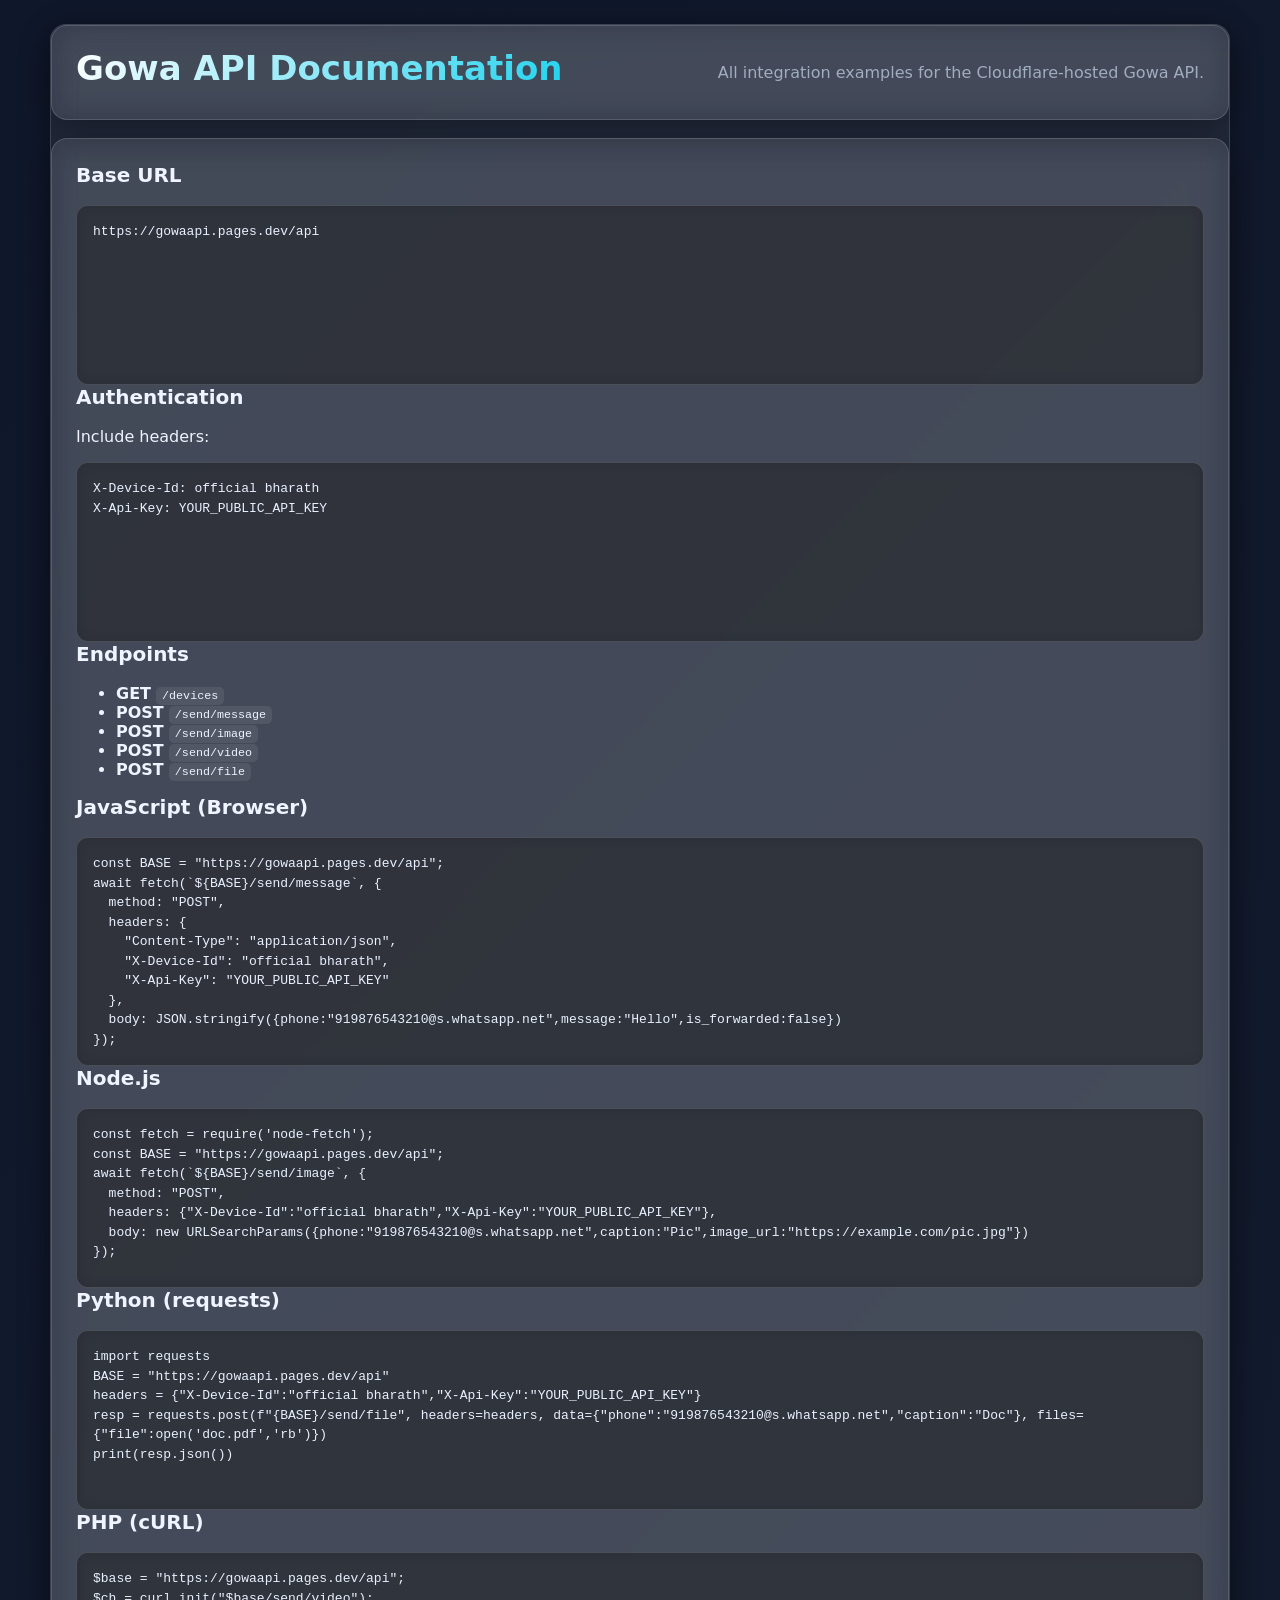
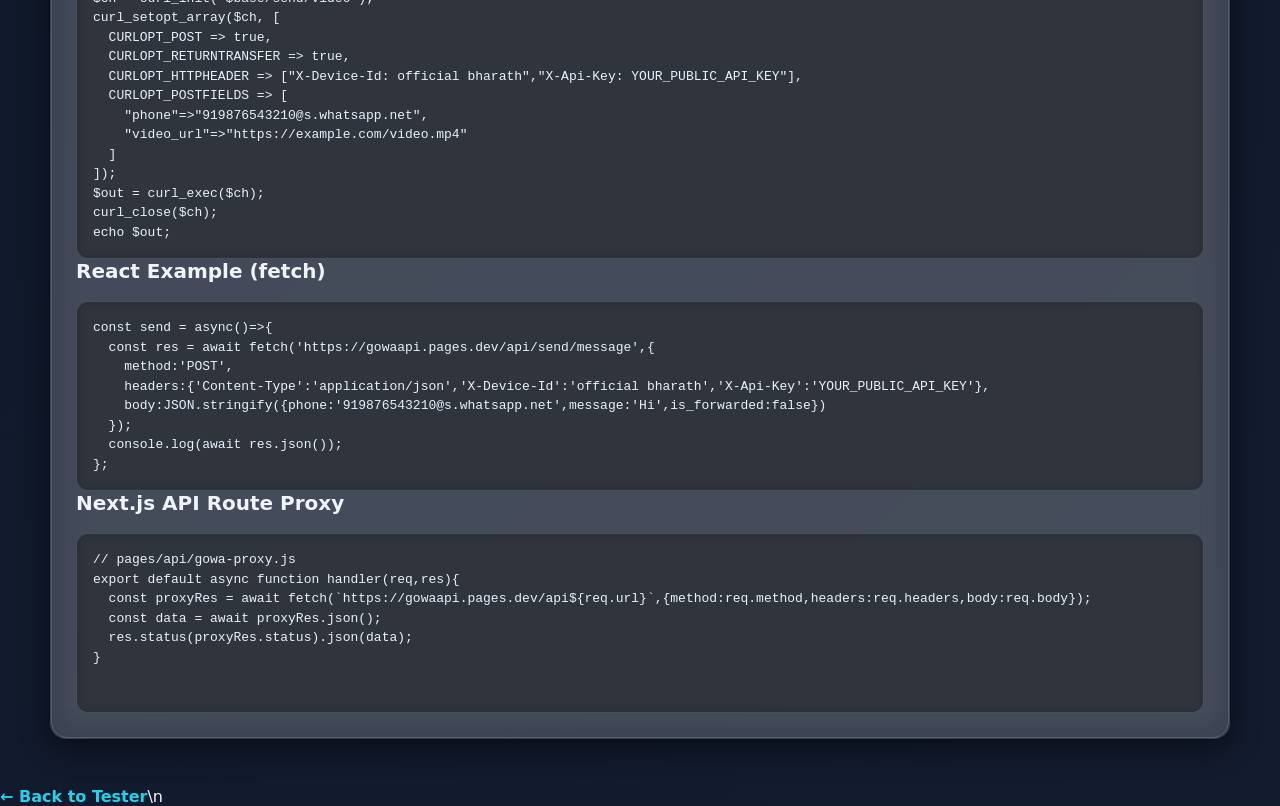
==== api-docs.html @ f38db722 "feat: add API docs link and back link" ====
<!doctype html>
<html lang="en">
<head>
  <meta charset="utf-8">
  <meta name="viewport" content="width=device-width, initial-scale=1">
  <title>Gowa API Documentation</title>
  <link rel="stylesheet" href="styles.css">
</head>
<body>
  <main class="shell glass">
    <section class="panel glass header-panel">
      <h1>Gowa API Documentation</h1>
      <p class="lede">All integration examples for the Cloudflare-hosted Gowa API.</p>
    </section>

    <section class="panel glass docs-panel">
      <h2>Base URL</h2>
      <pre>https://gowaapi.pages.dev/api</pre>

      <h2>Authentication</h2>
      <p>Include headers:</p>
      <pre>X-Device-Id: official bharath
X-Api-Key: YOUR_PUBLIC_API_KEY</pre>

      <h2>Endpoints</h2>
      <ul>
        <li><strong>GET</strong> <code>/devices</code></li>
        <li><strong>POST</strong> <code>/send/message</code></li>
        <li><strong>POST</strong> <code>/send/image</code></li>
        <li><strong>POST</strong> <code>/send/video</code></li>
        <li><strong>POST</strong> <code>/send/file</code></li>
      </ul>

      <h2>JavaScript (Browser)</h2>
      <pre>
const BASE = "https://gowaapi.pages.dev/api";
await fetch(`${BASE}/send/message`, {
  method: "POST",
  headers: {
    "Content-Type": "application/json",
    "X-Device-Id": "official bharath",
    "X-Api-Key": "YOUR_PUBLIC_API_KEY"
  },
  body: JSON.stringify({phone:"919876543210@s.whatsapp.net",message:"Hello",is_forwarded:false})
});
</pre>

      <h2>Node.js</h2>
      <pre>
const fetch = require('node-fetch');
const BASE = "https://gowaapi.pages.dev/api";
await fetch(`${BASE}/send/image`, {
  method: "POST",
  headers: {"X-Device-Id":"official bharath","X-Api-Key":"YOUR_PUBLIC_API_KEY"},
  body: new URLSearchParams({phone:"919876543210@s.whatsapp.net",caption:"Pic",image_url:"https://example.com/pic.jpg"})
});
</pre>

      <h2>Python (requests)</h2>
      <pre>
import requests
BASE = "https://gowaapi.pages.dev/api"
headers = {"X-Device-Id":"official bharath","X-Api-Key":"YOUR_PUBLIC_API_KEY"}
resp = requests.post(f"{BASE}/send/file", headers=headers, data={"phone":"919876543210@s.whatsapp.net","caption":"Doc"}, files={"file":open('doc.pdf','rb')})
print(resp.json())
</pre>

      <h2>PHP (cURL)</h2>
      <pre>
$base = "https://gowaapi.pages.dev/api";
$ch = curl_init("$base/send/video");
curl_setopt_array($ch, [
  CURLOPT_POST => true,
  CURLOPT_RETURNTRANSFER => true,
  CURLOPT_HTTPHEADER => ["X-Device-Id: official bharath","X-Api-Key: YOUR_PUBLIC_API_KEY"],
  CURLOPT_POSTFIELDS => [
    "phone"=>"919876543210@s.whatsapp.net",
    "video_url"=>"https://example.com/video.mp4"
  ]
]);
$out = curl_exec($ch);
curl_close($ch);
echo $out;
</pre>

      <h2>React Example (fetch)</h2>
      <pre>
const send = async()=>{
  const res = await fetch('https://gowaapi.pages.dev/api/send/message',{
    method:'POST',
    headers:{'Content-Type':'application/json','X-Device-Id':'official bharath','X-Api-Key':'YOUR_PUBLIC_API_KEY'},
    body:JSON.stringify({phone:'919876543210@s.whatsapp.net',message:'Hi',is_forwarded:false})
  });
  console.log(await res.json());
};
</pre>

      <h2>Next.js API Route Proxy</h2>
      <pre>
// pages/api/gowa-proxy.js
export default async function handler(req,res){
  const proxyRes = await fetch(`https://gowaapi.pages.dev/api${req.url}`,{method:req.method,headers:req.headers,body:req.body});
  const data = await proxyRes.json();
  res.status(proxyRes.status).json(data);
}
</pre>
    </section>
  </main>
<a href=\ /index.html\ class=\back-link\>&larr; Back to Tester</a>\n</body>
</html>
---- styles.css ----
:root {
  color-scheme: dark;
  --glass-bg: rgba(255, 255, 255, 0.08);
  --glass-border: rgba(255, 255, 255, 0.15);
  --glass-shadow: 0 8px 32px rgba(0, 0, 0, 0.3);
  --glass-blur: blur(16px);
  --ink: #f0f4ff;
  --muted: #a0aec0;
  --accent: #22d3ee;
  --accent-strong: #67e8f9;
  --accent-soft: rgba(34, 211, 238, 0.12);
  --gradient-1: #0f172a;
  --gradient-2: #1e293b;
}

* {
  box-sizing: border-box;
}

body {
  margin: 0;
  min-height: 100vh;
  background: linear-gradient(135deg, var(--gradient-1), var(--gradient-2));
  color: var(--ink);
  font-family: 'Segoe UI', system-ui, -apple-system, sans-serif;
  /* Animated gradient background */
  background-size: 400% 400%;
  animation: gradientShift 15s ease infinite;
}

@keyframes gradientShift {
  0% { background-position: 0% 50%; }
  50% { background-position: 100% 50%; }
  100% { background-position: 0% 50%; }
}

.shell {
  width: min(1180px, calc(100% - 32px));
  margin: 24px auto 48px;
}

/* Glass panel base */
.glass {
  background: var(--glass-bg);
  backdrop-filter: var(--glass-blur);
  -webkit-backdrop-filter: var(--glass-blur);
  border: 1px solid var(--glass-border);
  border-radius: 16px;
  box-shadow: var(--glass-shadow);
}

/* Header panel */
.header-panel {
  display: flex;
  justify-content: space-between;
  gap: 24px;
  align-items: center;
  padding: 28px;
  margin-bottom: 18px;
}

.eyebrow {
  margin: 0 0 8px;
  color: var(--accent);
  font-weight: 700;
  text-transform: uppercase;
  font-size: 12px;
  letter-spacing: 1.5px;
}

h1 {
  margin: 0 0 8px;
  font-size: 34px;
  line-height: 1.1;
  font-weight: 700;
  background: linear-gradient(135deg, #fff, var(--accent));
  -webkit-background-clip: text;
  -webkit-text-fill-color: transparent;
  background-clip: text;
}

h2 {
  margin: 0 0 18px;
  font-size: 20px;
  font-weight: 600;
}

h3 {
  margin: 0 0 8px;
  font-size: 16px;
  font-weight: 600;
}

p { margin-top: 0; }

.lede {
  margin-bottom: 0;
  color: var(--muted);
}

.grid {
  display: grid;
  grid-template-columns: 360px 1fr;
  gap: 18px;
}

/* Glass sub-panels */
.panel {
  padding: 24px;
}

.status-card {
  min-width: 250px;
  display: flex;
  gap: 12px;
  align-items: center;
  padding: 14px 18px;
  border: 1px solid var(--glass-border);
  border-radius: 12px;
  background: rgba(255, 255, 255, 0.05);
  backdrop-filter: blur(8px);
}

.status-card small {
  display: block;
  color: var(--muted);
  margin-top: 3px;
}

.status-dot {
  width: 12px;
  height: 12px;
  border-radius: 999px;
  background: var(--accent);
  box-shadow: 0 0 12px rgba(34, 211, 238, 0.5);
}

.status-dot.error {
  background: #ef4444;
  box-shadow: 0 0 12px rgba(239, 68, 68, 0.5);
}

label {
  display: block;
  margin-bottom: 14px;
  color: #cbd5e1;
  font-size: 13px;
  font-weight: 600;
  letter-spacing: 0.3px;
}

input, select, textarea {
  width: 100%;
  margin-top: 7px;
  border: 1px solid var(--glass-border);
  border-radius: 10px;
  background: rgba(255, 255, 255, 0.06);
  color: var(--ink);
  padding: 11px 14px;
  font: inherit;
  backdrop-filter: blur(4px);
  transition: border-color 0.2s, box-shadow 0.2s;
}

input::placeholder, textarea::placeholder {
  color: rgba(160, 174, 192, 0.5);
}

textarea { resize: vertical; }

input:focus, select:focus, textarea:focus {
  outline: none;
  border-color: var(--accent);
  box-shadow: 0 0 0 3px var(--accent-soft);
}

.two-col {
  display: grid;
  grid-template-columns: 1fr 1fr;
  gap: 14px;
}

.button-row, .send-row, .response-head {
  display: flex;
  gap: 10px;
  align-items: center;
}

.send-row {
  margin-top: 18px;
}

button {
  border: 1px solid var(--glass-border);
  border-radius: 10px;
  background: linear-gradient(135deg, rgba(34, 211, 238, 0.2), rgba(34, 211, 238, 0.1));
  color: #fff;
  padding: 11px 18px;
  font-weight: 600;
  cursor: pointer;
  backdrop-filter: blur(4px);
  transition: all 0.2s;
}

button:hover {
  background: linear-gradient(135deg, rgba(34, 211, 238, 0.35), rgba(34, 211, 238, 0.2));
  border-color: var(--accent);
  box-shadow: 0 0 20px rgba(34, 211, 238, 0.15);
  transform: translateY(-1px);
}

button:active {
  transform: translateY(0);
}

button.secondary {
  background: rgba(255, 255, 255, 0.06);
  border-color: var(--glass-border);
}

button.secondary:hover {
  background: rgba(255, 255, 255, 0.12);
  border-color: rgba(255, 255, 255, 0.25);
}

button.small {
  padding: 8px 12px;
  font-size: 13px;
}

button:disabled {
  cursor: not-allowed;
  opacity: 0.45;
}

.tabs {
  display: grid;
  grid-template-columns: repeat(4, 1fr);
  gap: 8px;
  margin-bottom: 18px;
}

.tab {
  background: rgba(255, 255, 255, 0.04);
  color: var(--muted);
  border-color: transparent;
}

.tab.active {
  background: linear-gradient(135deg, rgba(34, 211, 238, 0.25), rgba(34, 211, 238, 0.1));
  color: var(--accent);
  border-color: var(--accent);
}

.options {
  display: grid;
  grid-template-columns: repeat(4, minmax(0, 1fr));
  gap: 10px;
  margin: 14px 0;
}

.check {
  display: flex;
  align-items: center;
  gap: 9px;
  min-height: 42px;
  margin: 0;
  padding: 10px;
  border: 1px solid var(--glass-border);
  border-radius: 10px;
  font-weight: 500;
}

.check input {
  width: 18px;
  height: 18px;
  margin: 0;
  accent-color: var(--accent);
}

.proxy-check {
  margin-bottom: 14px;
  background: rgba(255, 255, 255, 0.04);
}

details {
  border: 1px solid var(--glass-border);
  border-radius: 10px;
  padding: 14px;
  background: rgba(255, 255, 255, 0.03);
}

summary {
  cursor: pointer;
  font-weight: 600;
  color: var(--muted);
}

.advanced { margin-top: 14px; }

.note {
  margin: 12px 0 0;
  color: var(--muted);
  font-size: 13px;
  line-height: 1.5;
}

.hidden { display: none !important; }

.response-panel, .docs-panel {
  margin-top: 18px;
}

.response-head {
  justify-content: space-between;
  margin-bottom: 12px;
}

.response-head h2 { margin-bottom: 0; }

pre {
  min-height: 180px;
  margin: 0;
  overflow: auto;
  white-space: pre-wrap;
  word-break: break-word;
  background: rgba(0, 0, 0, 0.4);
  backdrop-filter: blur(8px);
  color: #e9f1ff;
  border: 1px solid var(--glass-border);
  border-radius: 12px;
  padding: 16px;
  line-height: 1.5;
}

.docs-grid {
  display: grid;
  grid-template-columns: repeat(4, 1fr);
  gap: 12px;
}

.docs-grid article {
  border: 1px solid var(--glass-border);
  border-radius: 12px;
  padding: 16px;
  background: rgba(255, 255, 255, 0.04);
  backdrop-filter: blur(8px);
  transition: transform 0.2s, box-shadow 0.2s;
}

.docs-grid article:hover {
  transform: translateY(-2px);
  box-shadow: 0 8px 24px rgba(0, 0, 0, 0.2);
  border-color: rgba(34, 211, 238, 0.3);
}

code {
  background: rgba(255, 255, 255, 0.08);
  border-radius: 5px;
  padding: 2px 6px;
  font-size: 0.9em;
}

a {
  color: var(--accent);
  font-weight: 600;
  text-decoration: none;
  transition: color 0.2s;
}

a:hover {
  color: var(--accent-strong);
  text-decoration: underline;
}

/* Scrollbar styling */
::-webkit-scrollbar {
  width: 8px;
  height: 8px;
}

::-webkit-scrollbar-track {
  background: transparent;
}

::-webkit-scrollbar-thumb {
  background: rgba(255, 255, 255, 0.15);
  border-radius: 4px;
}

::-webkit-scrollbar-thumb:hover {
  background: rgba(255, 255, 255, 0.25);
}

@media (max-width: 900px) {
  .header-panel, .grid {
    grid-template-columns: 1fr;
  }

  .header-panel { display: block; }

  .status-card {
    margin-top: 18px;
    min-width: 0;
  }

  .docs-grid, .options, .two-col {
    grid-template-columns: 1fr;
  }

  .tabs { grid-template-columns: 1fr 1fr; }
}
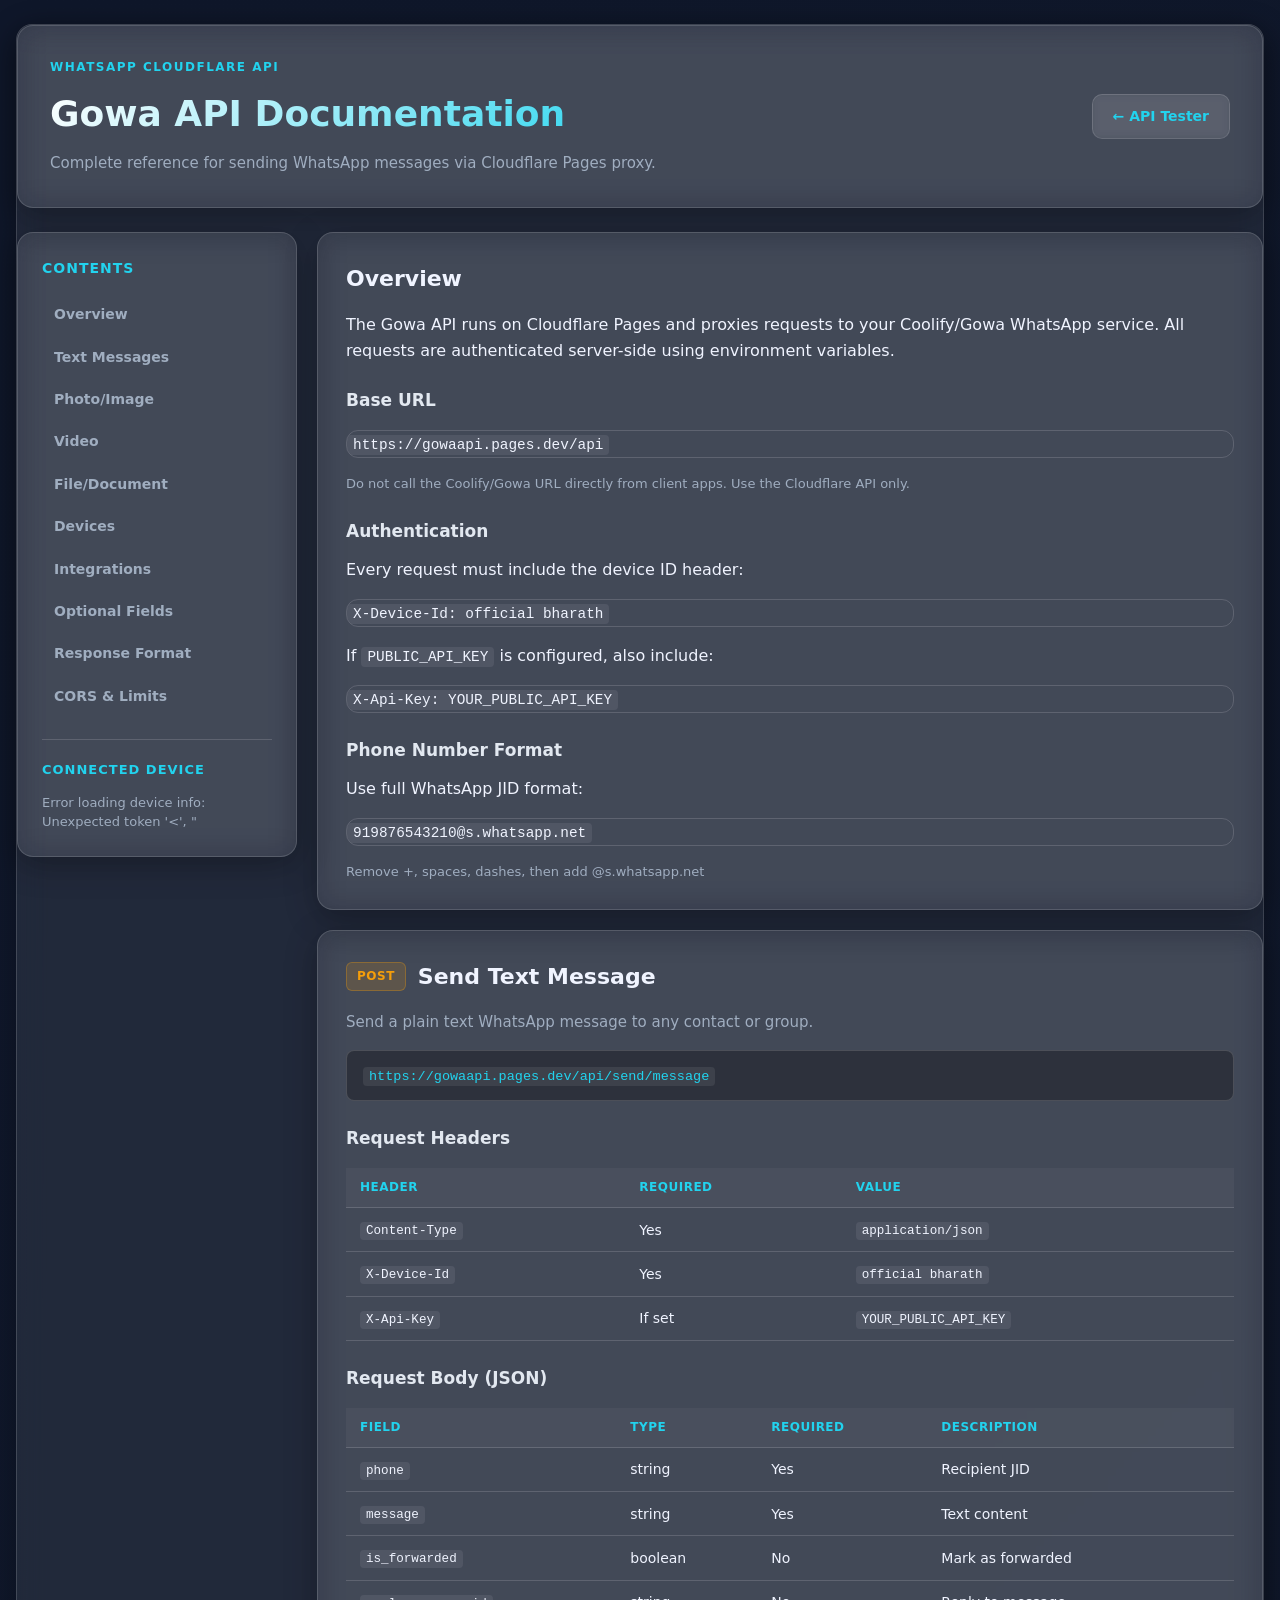
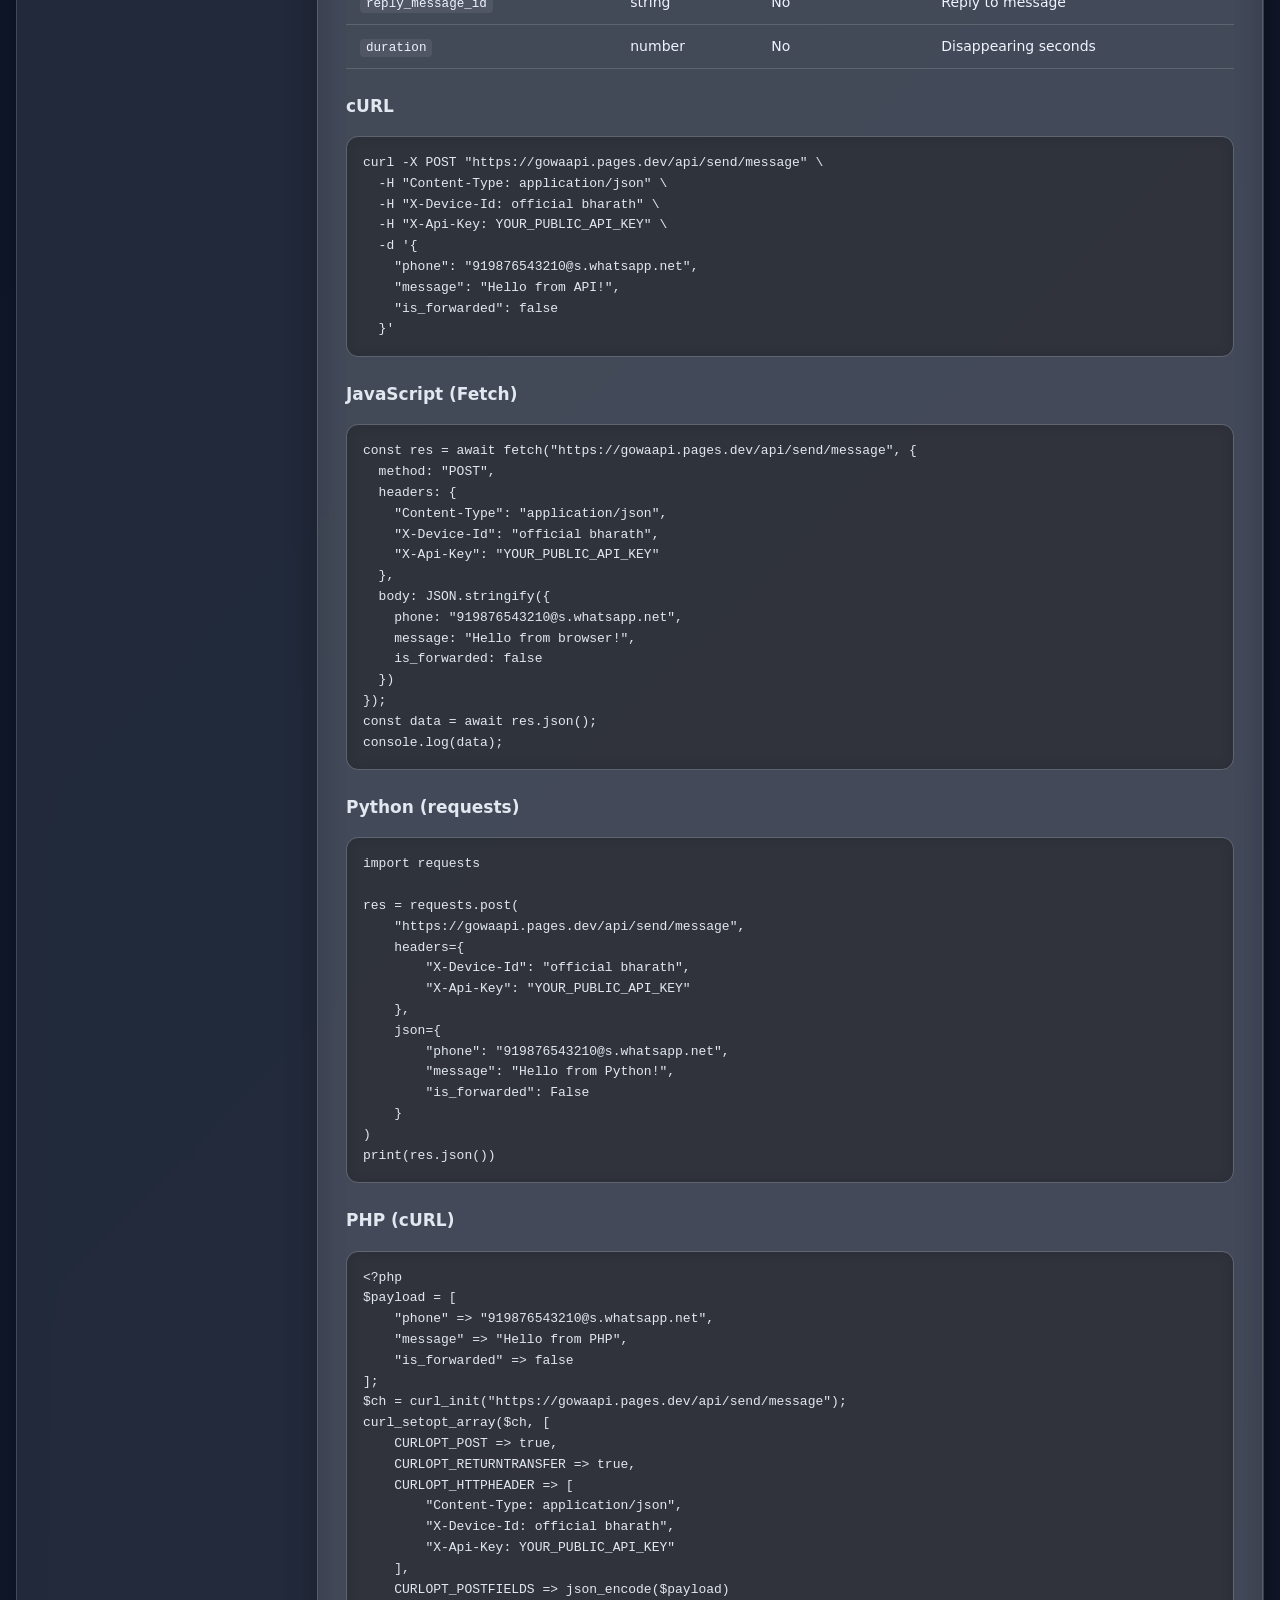
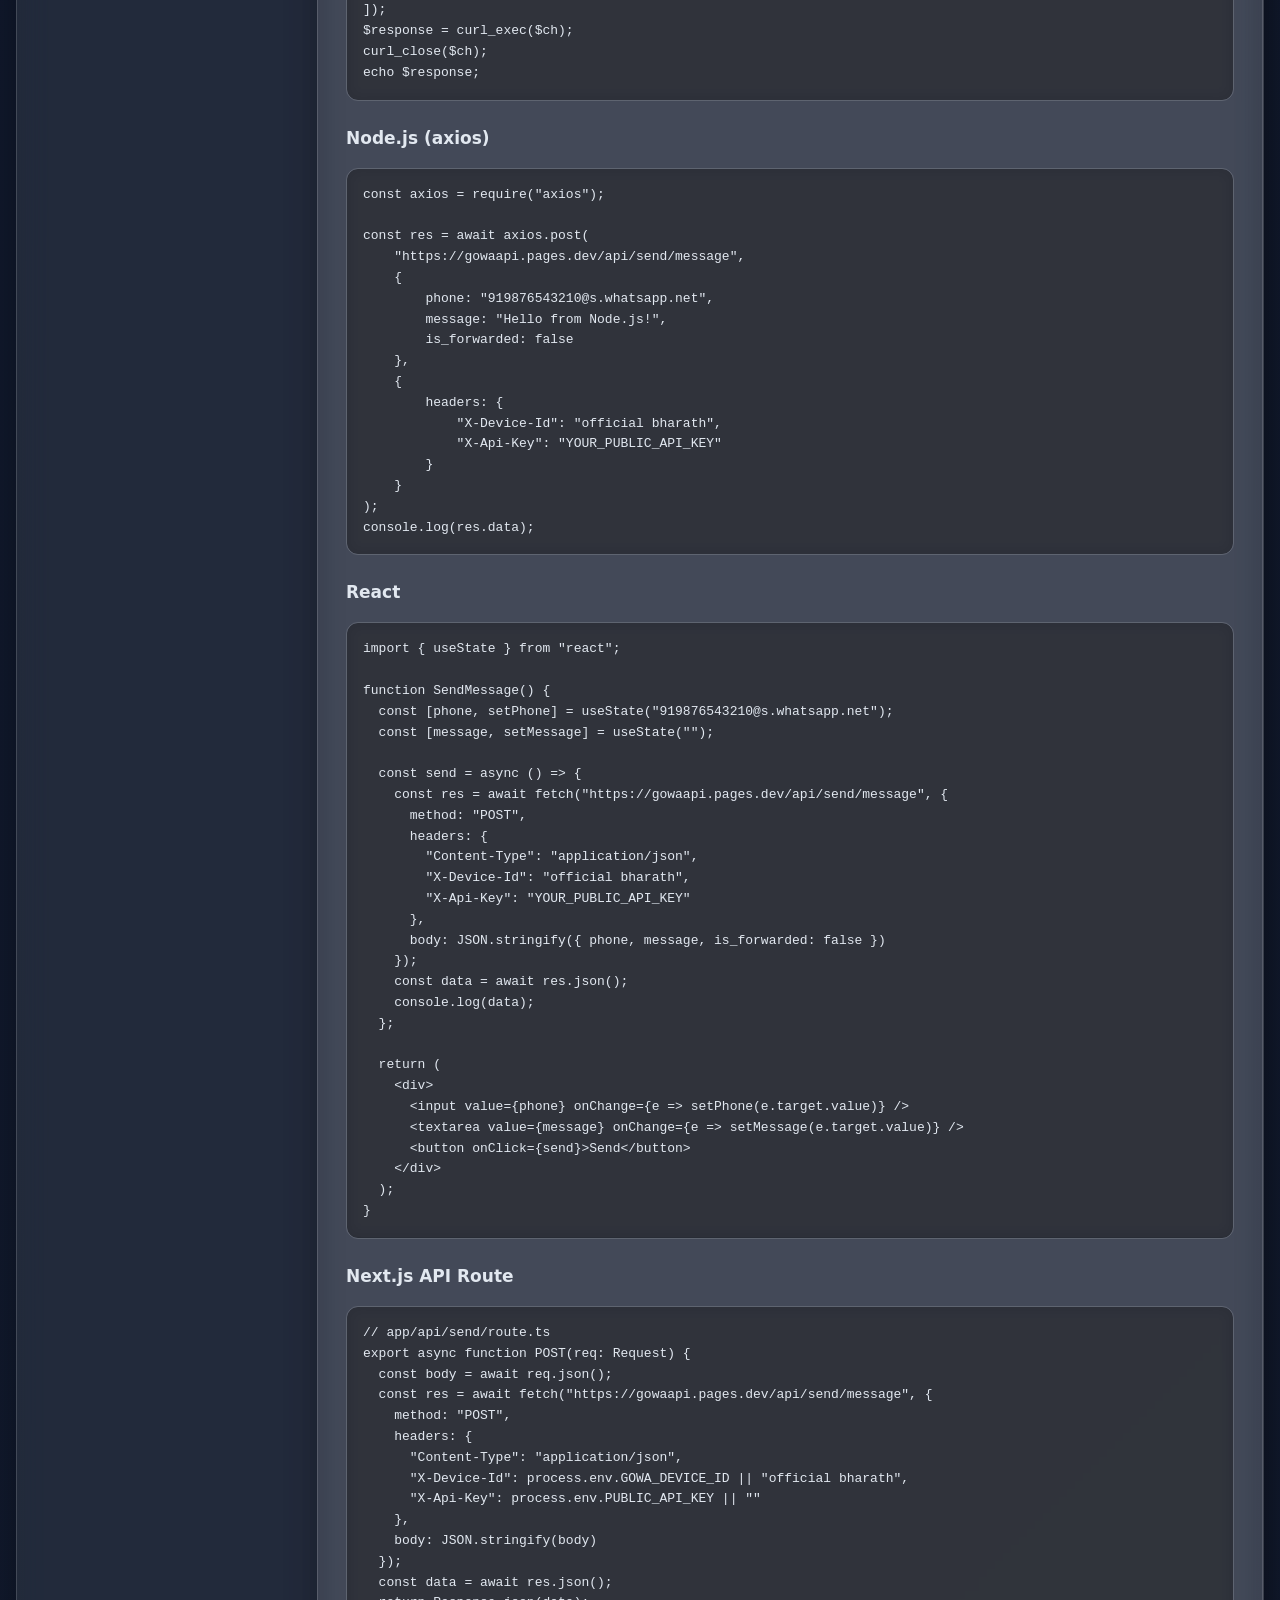
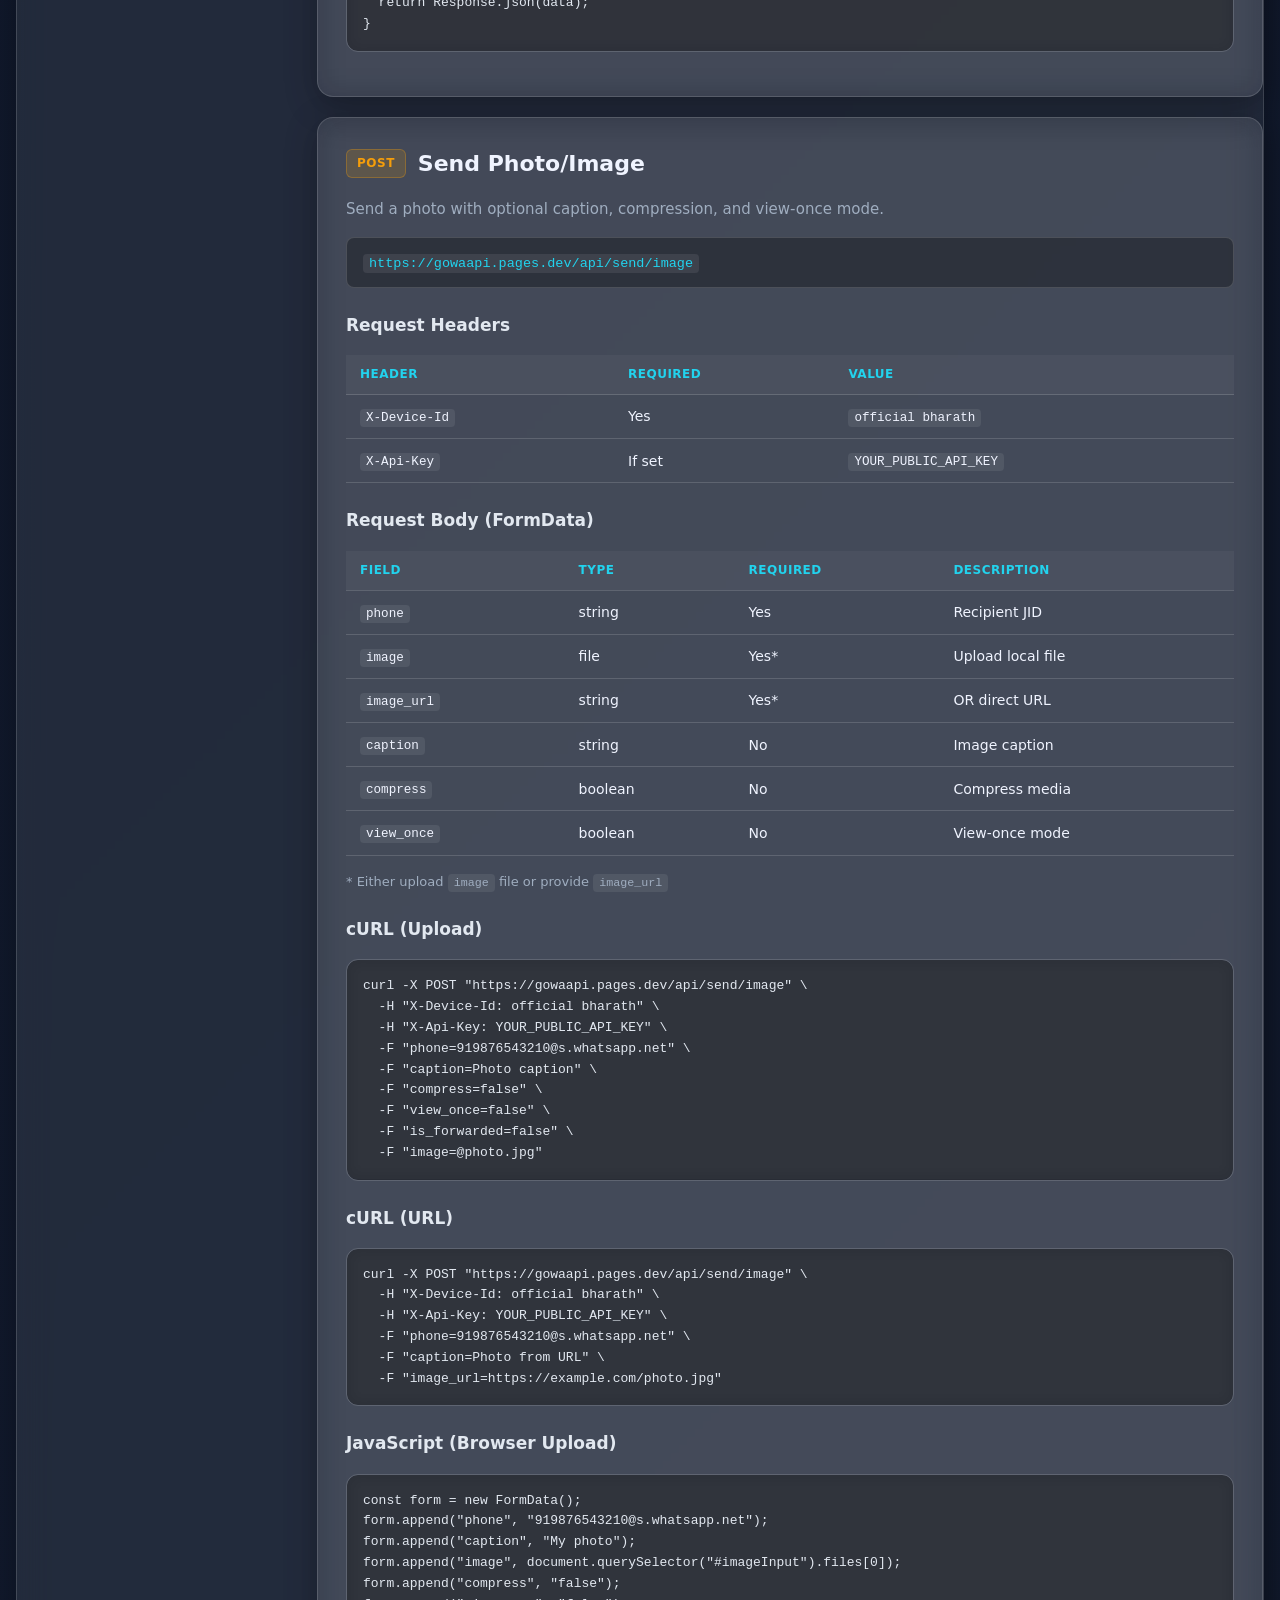
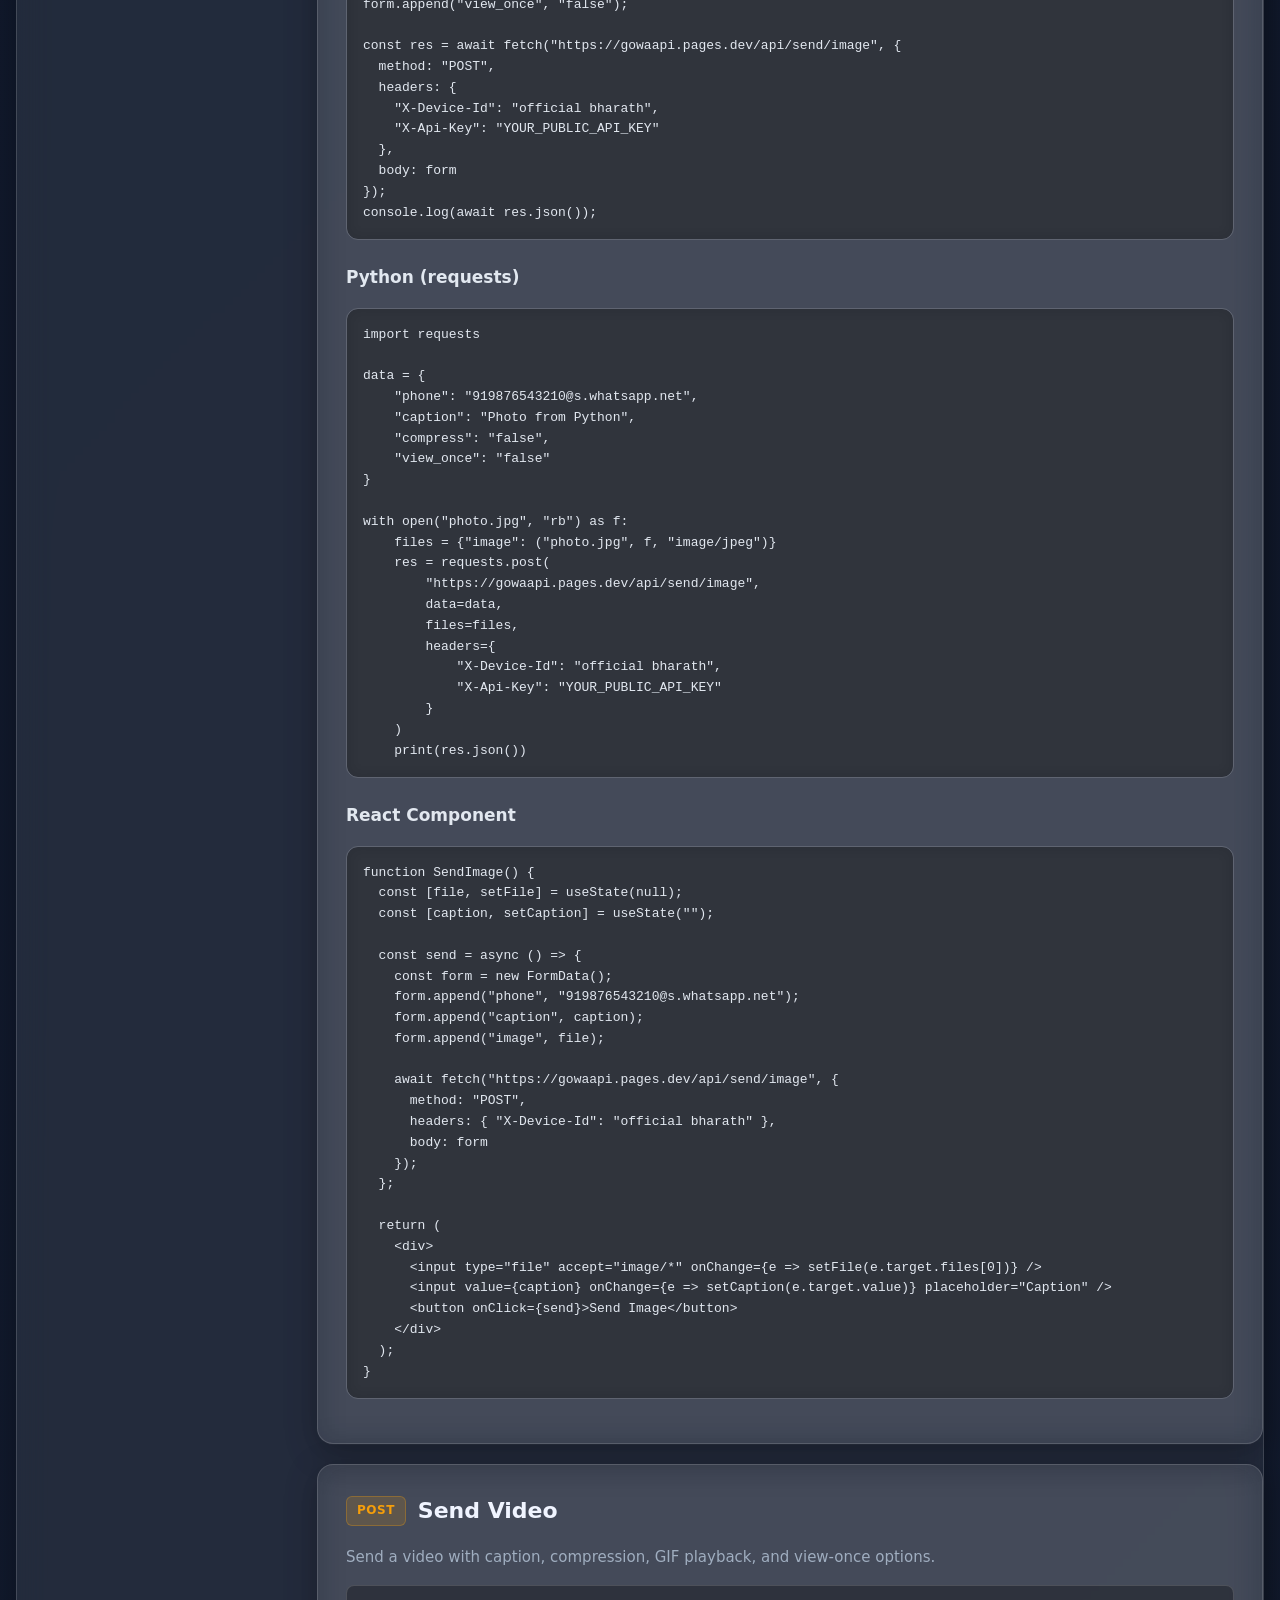
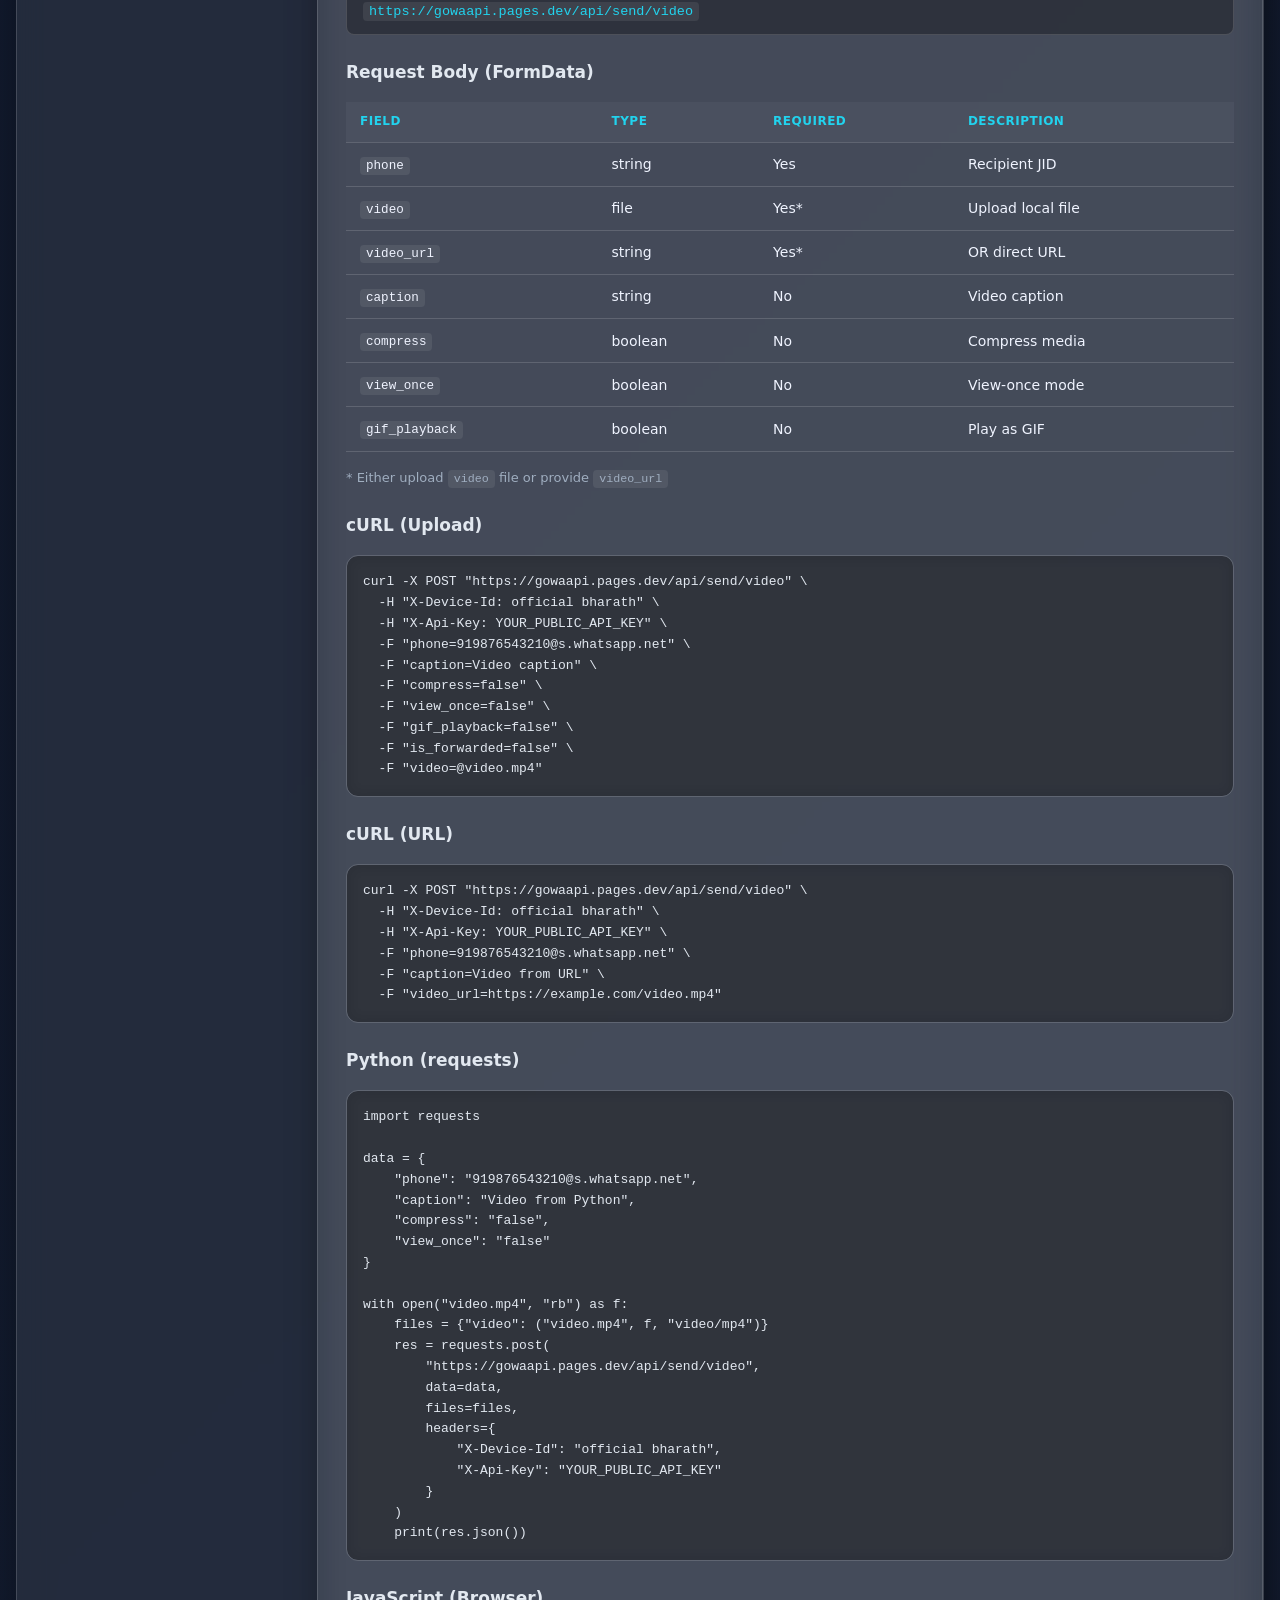
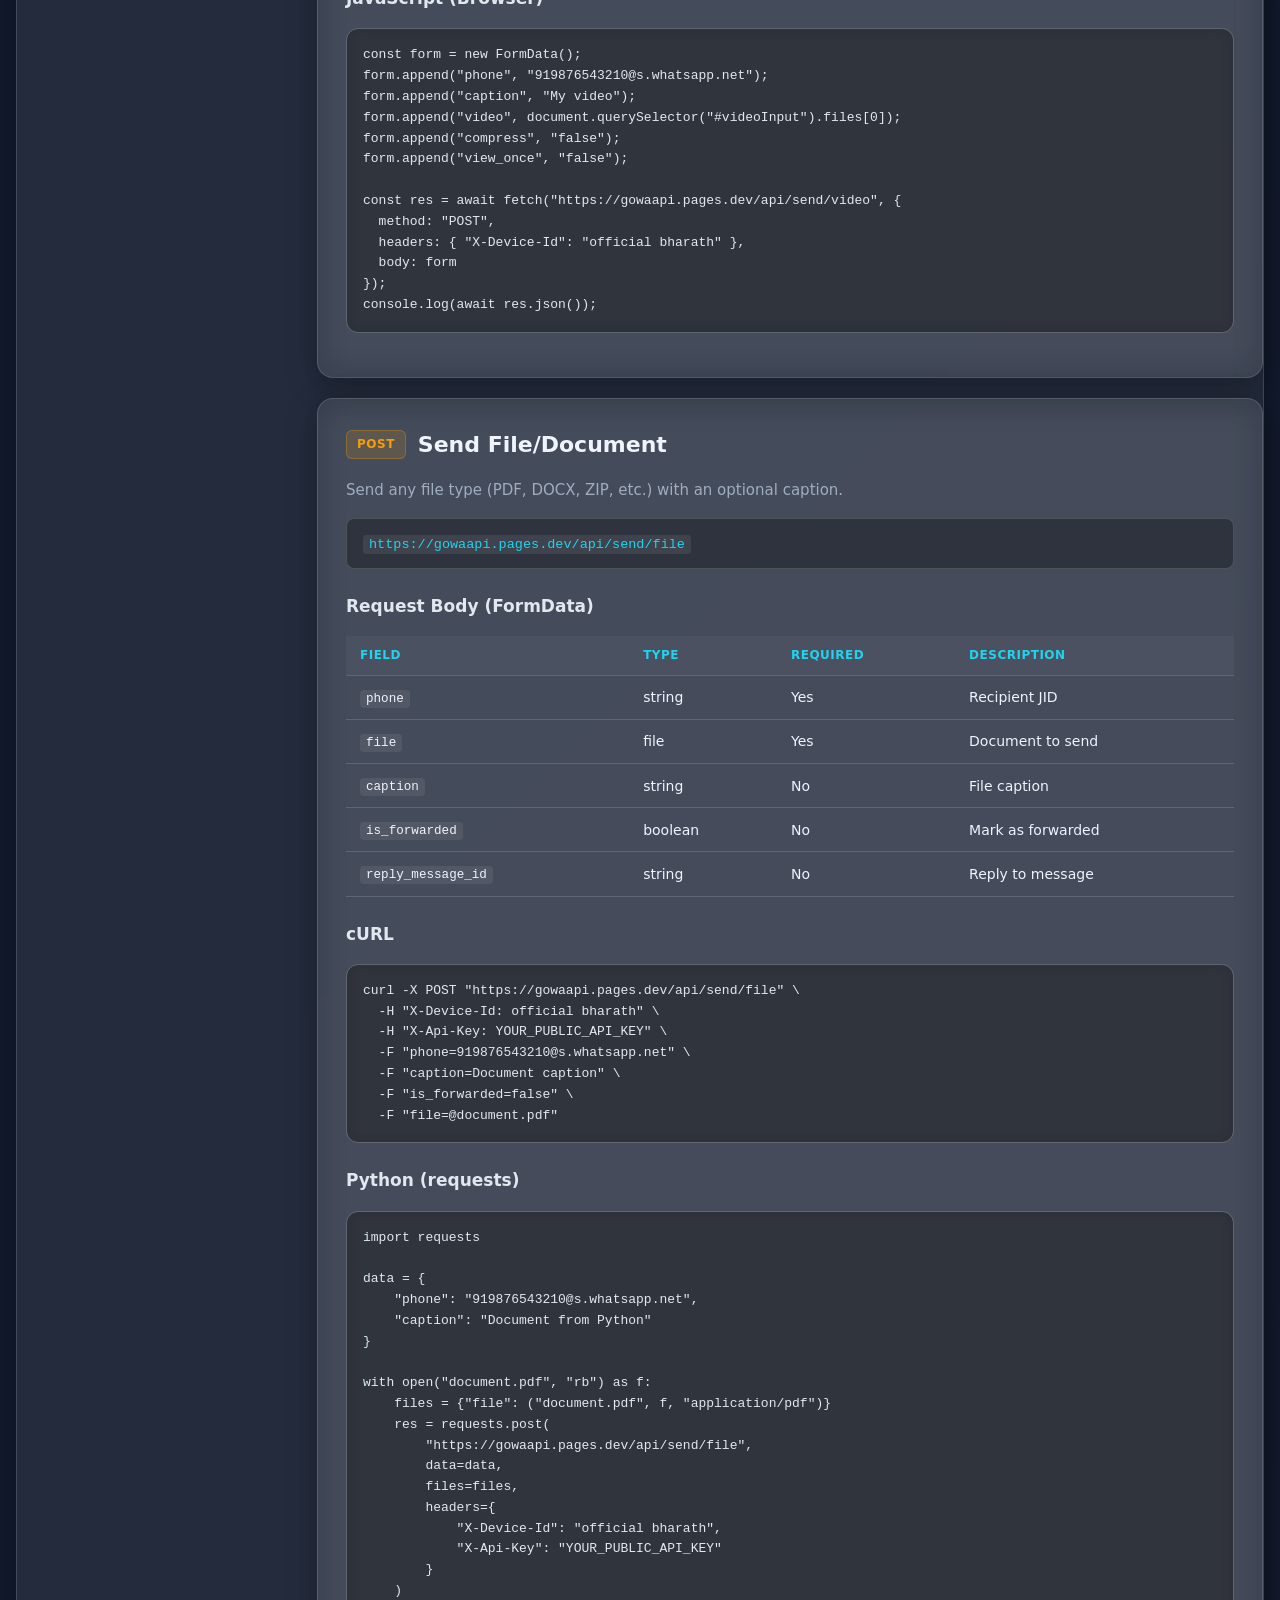
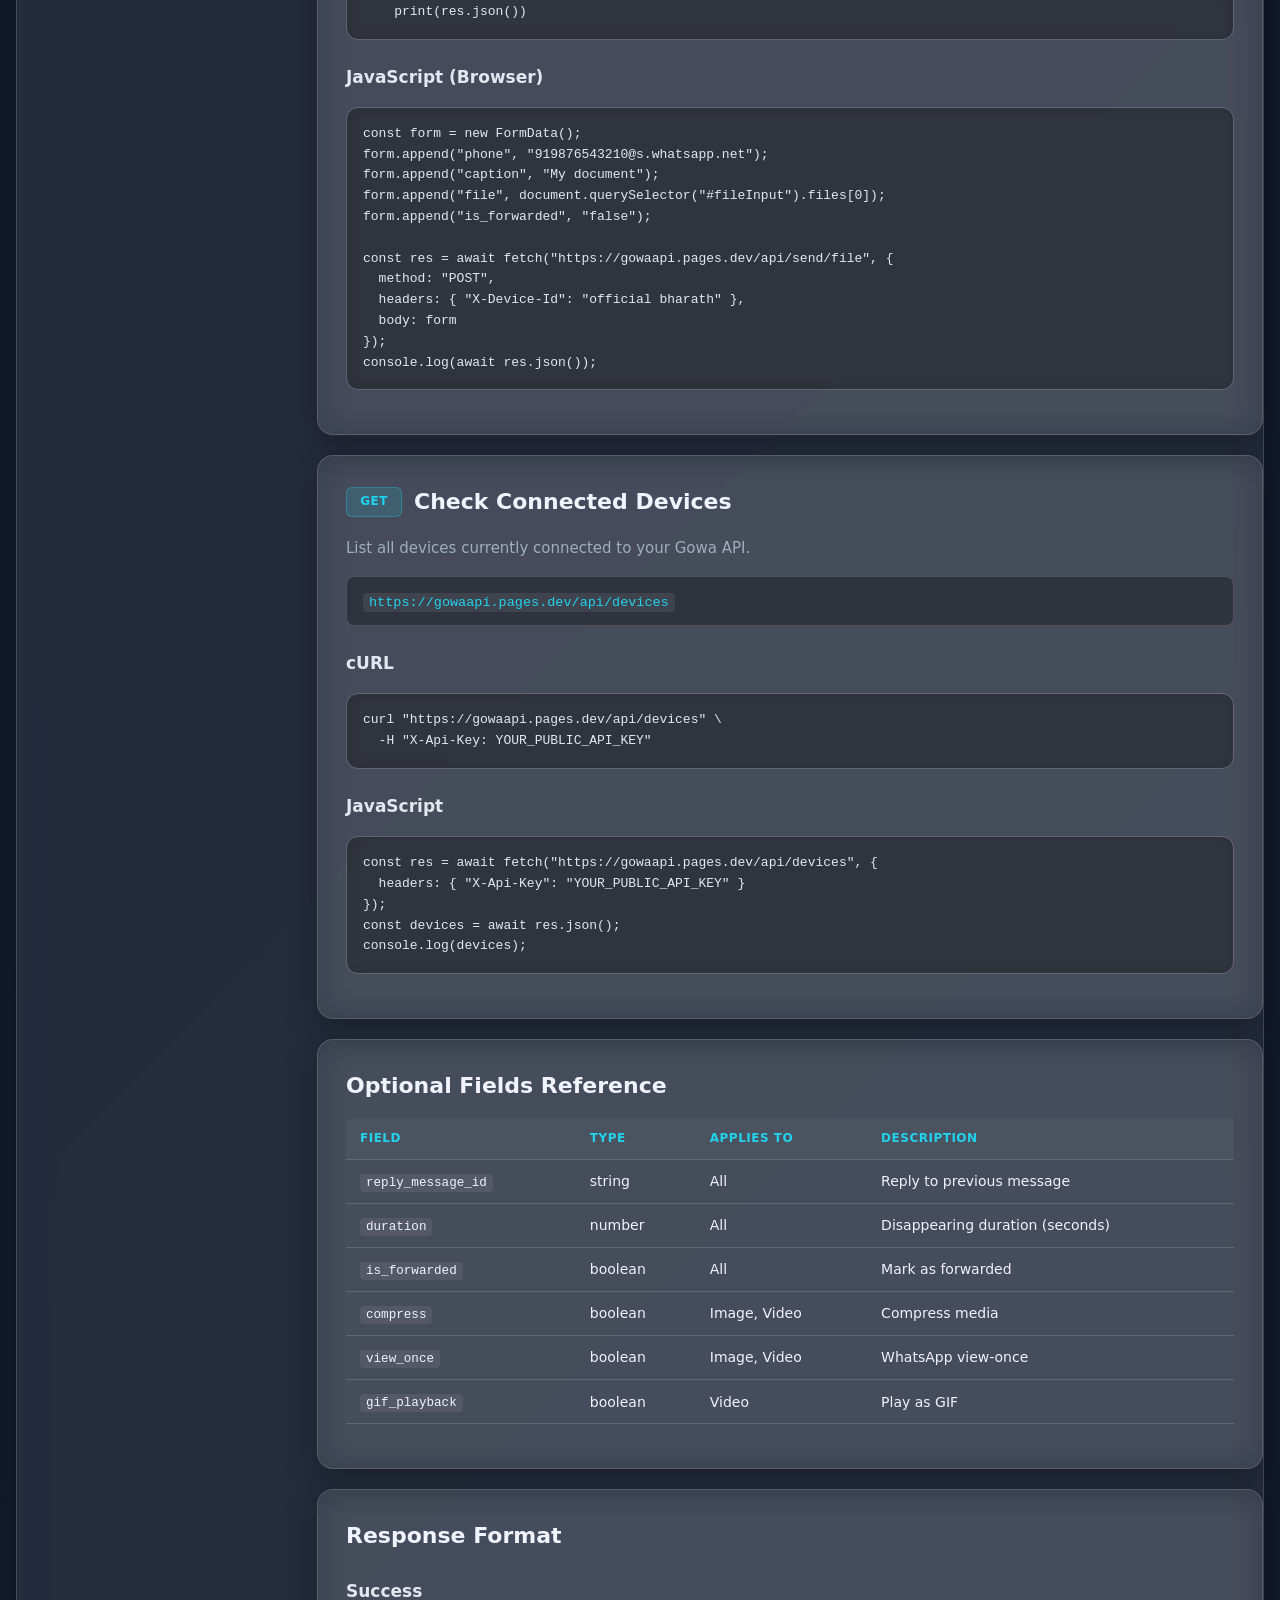
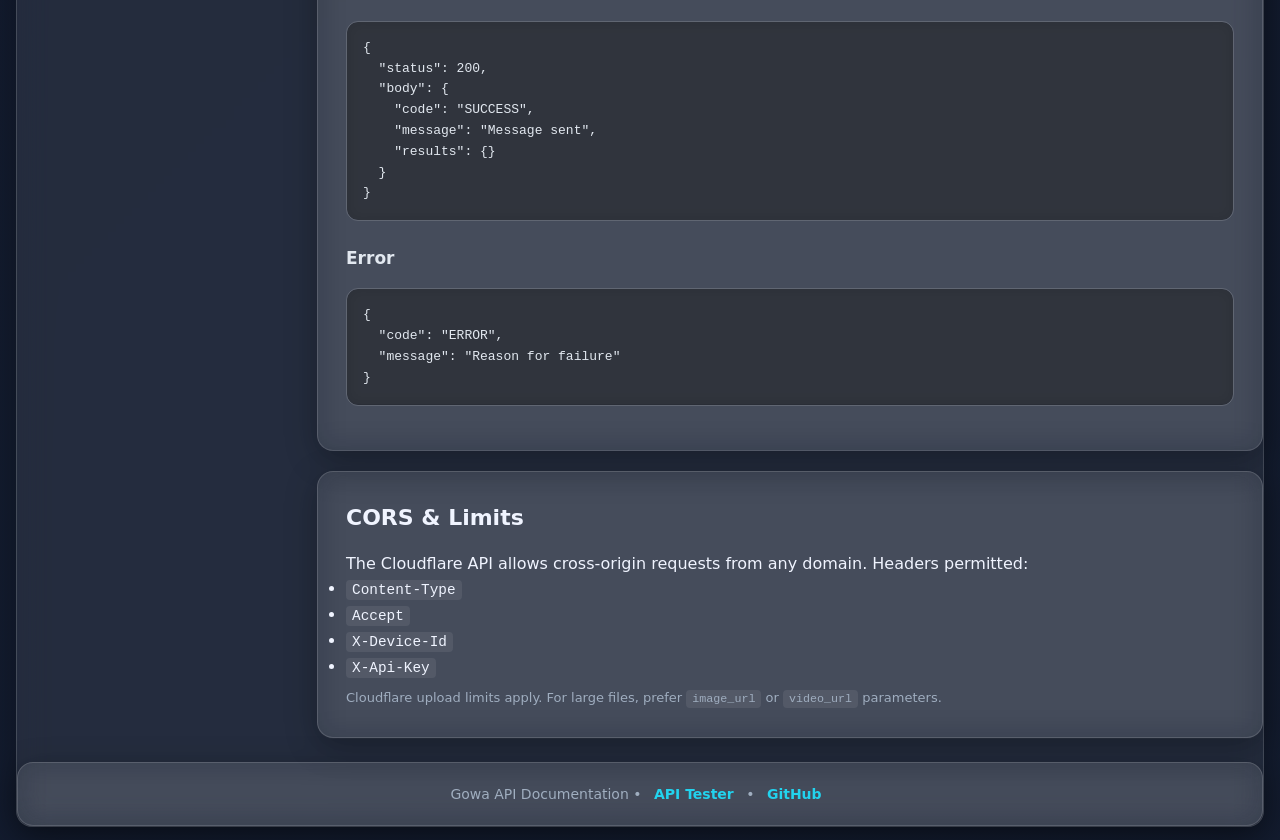
==== commit 921e63ba: "feat: redesign api docs, add _env endpoint, glassmorphism styles" ====
--- a/api-docs.html
+++ b/api-docs.html
@@ -9,102 +9,585 @@
 <body>
   <main class="shell glass">
     <section class="panel glass header-panel">
-      <h1>Gowa API Documentation</h1>
-      <p class="lede">All integration examples for the Cloudflare-hosted Gowa API.</p>
+      <div>
+        <p class="eyebrow">WhatsApp Cloudflare API</p>
+        <h1>Gowa API Documentation</h1>
+        <p class="lede">Complete reference for sending WhatsApp messages via Cloudflare Pages proxy.</p>
+      </div>
+      <a href="/index.html" class="glass-btn">&larr; API Tester</a>
     </section>
 
-    <section class="panel glass docs-panel">
-      <h2>Base URL</h2>
-      <pre>https://gowaapi.pages.dev/api</pre>
-
-      <h2>Authentication</h2>
-      <p>Include headers:</p>
-      <pre>X-Device-Id: official bharath
-X-Api-Key: YOUR_PUBLIC_API_KEY</pre>
-
-      <h2>Endpoints</h2>
-      <ul>
-        <li><strong>GET</strong> <code>/devices</code></li>
-        <li><strong>POST</strong> <code>/send/message</code></li>
-        <li><strong>POST</strong> <code>/send/image</code></li>
-        <li><strong>POST</strong> <code>/send/video</code></li>
-        <li><strong>POST</strong> <code>/send/file</code></li>
-      </ul>
-
-      <h2>JavaScript (Browser)</h2>
-      <pre>
-const BASE = "https://gowaapi.pages.dev/api";
-await fetch(`${BASE}/send/message`, {
+    <div class="doc-layout">
+      <nav class="panel glass sidebar">
+        <h3>Contents</h3>
+        <ul class="sidebar-nav">
+          <li><a href="#overview">Overview</a></li>
+          <li><a href="#text">Text Messages</a></li>
+          <li><a href="#image">Photo/Image</a></li>
+          <li><a href="#video">Video</a></li>
+          <li><a href="#file">File/Document</a></li>
+          <li><a href="#devices">Devices</a></li>
+          <li><a href="#integration">Integrations</a></li>
+          <li><a href="#optional">Optional Fields</a></li>
+          <li><a href="#response">Response Format</a></li>
+          <li><a href="#cors">CORS & Limits</a></li>
+        </ul>
+        <div class="env-card" id="envCard">
+          <h4>Connected Device</h4>
+          <div id="deviceInfo">Loading...</div>
+        </div>
+      </nav>
+
+      <div class="doc-content">
+        <section id="overview" class="panel glass doc-section">
+          <h2>Overview</h2>
+          <p>The Gowa API runs on Cloudflare Pages and proxies requests to your Coolify/Gowa WhatsApp service. All requests are authenticated server-side using environment variables.</p>
+          
+          <h3>Base URL</h3>
+          <div class="code-block">
+            <code>https://gowaapi.pages.dev/api</code>
+          </div>
+          <p class="note">Do not call the Coolify/Gowa URL directly from client apps. Use the Cloudflare API only.</p>
+
+          <h3>Authentication</h3>
+          <p>Every request must include the device ID header:</p>
+          <div class="code-block">
+            <code>X-Device-Id: official bharath</code>
+          </div>
+          <p>If <code>PUBLIC_API_KEY</code> is configured, also include:</p>
+          <div class="code-block">
+            <code>X-Api-Key: YOUR_PUBLIC_API_KEY</code>
+          </div>
+
+          <h3>Phone Number Format</h3>
+          <p>Use full WhatsApp JID format:</p>
+          <div class="code-block">
+            <code>919876543210@s.whatsapp.net</code>
+          </div>
+          <p class="note">Remove +, spaces, dashes, then add @s.whatsapp.net</p>
+        </section>
+
+        <section id="text" class="panel glass doc-section">
+          <h2><span class="endpoint-badge post">POST</span> Send Text Message</h2>
+          <p class="section-desc">Send a plain text WhatsApp message to any contact or group.</p>
+          
+          <div class="endpoint-url">
+            <code>https://gowaapi.pages.dev/api/send/message</code>
+          </div>
+
+          <h3>Request Headers</h3>
+          <table class="param-table">
+            <tr><th>Header</th><th>Required</th><th>Value</th></tr>
+            <tr><td><code>Content-Type</code></td><td>Yes</td><td><code>application/json</code></td></tr>
+            <tr><td><code>X-Device-Id</code></td><td>Yes</td><td><code>official bharath</code></td></tr>
+            <tr><td><code>X-Api-Key</code></td><td>If set</td><td><code>YOUR_PUBLIC_API_KEY</code></td></tr>
+          </table>
+
+          <h3>Request Body (JSON)</h3>
+          <table class="param-table">
+            <tr><th>Field</th><th>Type</th><th>Required</th><th>Description</th></tr>
+            <tr><td><code>phone</code></td><td>string</td><td>Yes</td><td>Recipient JID</td></tr>
+            <tr><td><code>message</code></td><td>string</td><td>Yes</td><td>Text content</td></tr>
+            <tr><td><code>is_forwarded</code></td><td>boolean</td><td>No</td><td>Mark as forwarded</td></tr>
+            <tr><td><code>reply_message_id</code></td><td>string</td><td>No</td><td>Reply to message</td></tr>
+            <tr><td><code>duration</code></td><td>number</td><td>No</td><td>Disappearing seconds</td></tr>
+          </table>
+
+          <h3>cURL</h3>
+          <div class="code-block"><pre>curl -X POST "https://gowaapi.pages.dev/api/send/message" \
+  -H "Content-Type: application/json" \
+  -H "X-Device-Id: official bharath" \
+  -H "X-Api-Key: YOUR_PUBLIC_API_KEY" \
+  -d '{
+    "phone": "919876543210@s.whatsapp.net",
+    "message": "Hello from API!",
+    "is_forwarded": false
+  }'</pre></div>
+
+          <h3>JavaScript (Fetch)</h3>
+          <div class="code-block"><pre>const res = await fetch("https://gowaapi.pages.dev/api/send/message", {
   method: "POST",
   headers: {
     "Content-Type": "application/json",
     "X-Device-Id": "official bharath",
     "X-Api-Key": "YOUR_PUBLIC_API_KEY"
   },
-  body: JSON.stringify({phone:"919876543210@s.whatsapp.net",message:"Hello",is_forwarded:false})
+  body: JSON.stringify({
+    phone: "919876543210@s.whatsapp.net",
+    message: "Hello from browser!",
+    is_forwarded: false
+  })
 });
-</pre>
-
-      <h2>Node.js</h2>
-      <pre>
-const fetch = require('node-fetch');
-const BASE = "https://gowaapi.pages.dev/api";
-await fetch(`${BASE}/send/image`, {
+const data = await res.json();
+console.log(data);</pre></div>
+
+          <h3>Python (requests)</h3>
+          <div class="code-block"><pre>import requests
+
+res = requests.post(
+    "https://gowaapi.pages.dev/api/send/message",
+    headers={
+        "X-Device-Id": "official bharath",
+        "X-Api-Key": "YOUR_PUBLIC_API_KEY"
+    },
+    json={
+        "phone": "919876543210@s.whatsapp.net",
+        "message": "Hello from Python!",
+        "is_forwarded": False
+    }
+)
+print(res.json())</pre></div>
+
+          <h3>PHP (cURL)</h3>
+          <div class="code-block"><pre>&lt;?php
+$payload = [
+    "phone" => "919876543210@s.whatsapp.net",
+    "message" => "Hello from PHP",
+    "is_forwarded" => false
+];
+$ch = curl_init("https://gowaapi.pages.dev/api/send/message");
+curl_setopt_array($ch, [
+    CURLOPT_POST => true,
+    CURLOPT_RETURNTRANSFER => true,
+    CURLOPT_HTTPHEADER => [
+        "Content-Type: application/json",
+        "X-Device-Id: official bharath",
+        "X-Api-Key: YOUR_PUBLIC_API_KEY"
+    ],
+    CURLOPT_POSTFIELDS => json_encode($payload)
+]);
+$response = curl_exec($ch);
+curl_close($ch);
+echo $response;</pre></div>
+
+          <h3>Node.js (axios)</h3>
+          <div class="code-block"><pre>const axios = require("axios");
+
+const res = await axios.post(
+    "https://gowaapi.pages.dev/api/send/message",
+    {
+        phone: "919876543210@s.whatsapp.net",
+        message: "Hello from Node.js!",
+        is_forwarded: false
+    },
+    {
+        headers: {
+            "X-Device-Id": "official bharath",
+            "X-Api-Key": "YOUR_PUBLIC_API_KEY"
+        }
+    }
+);
+console.log(res.data);</pre></div>
+
+          <h3>React</h3>
+          <div class="code-block"><pre>import { useState } from "react";
+
+function SendMessage() {
+  const [phone, setPhone] = useState("919876543210@s.whatsapp.net");
+  const [message, setMessage] = useState("");
+
+  const send = async () => {
+    const res = await fetch("https://gowaapi.pages.dev/api/send/message", {
+      method: "POST",
+      headers: {
+        "Content-Type": "application/json",
+        "X-Device-Id": "official bharath",
+        "X-Api-Key": "YOUR_PUBLIC_API_KEY"
+      },
+      body: JSON.stringify({ phone, message, is_forwarded: false })
+    });
+    const data = await res.json();
+    console.log(data);
+  };
+
+  return (
+    &lt;div&gt;
+      &lt;input value={phone} onChange={e => setPhone(e.target.value)} /&gt;
+      &lt;textarea value={message} onChange={e => setMessage(e.target.value)} /&gt;
+      &lt;button onClick={send}&gt;Send&lt;/button&gt;
+    &lt;/div&gt;
+  );
+}</pre></div>
+
+          <h3>Next.js API Route</h3>
+          <div class="code-block"><pre>// app/api/send/route.ts
+export async function POST(req: Request) {
+  const body = await req.json();
+  const res = await fetch("https://gowaapi.pages.dev/api/send/message", {
+    method: "POST",
+    headers: {
+      "Content-Type": "application/json",
+      "X-Device-Id": process.env.GOWA_DEVICE_ID || "official bharath",
+      "X-Api-Key": process.env.PUBLIC_API_KEY || ""
+    },
+    body: JSON.stringify(body)
+  });
+  const data = await res.json();
+  return Response.json(data);
+}</pre></div>
+        </section>
+
+        <section id="image" class="panel glass doc-section">
+          <h2><span class="endpoint-badge post">POST</span> Send Photo/Image</h2>
+          <p class="section-desc">Send a photo with optional caption, compression, and view-once mode.</p>
+          
+          <div class="endpoint-url">
+            <code>https://gowaapi.pages.dev/api/send/image</code>
+          </div>
+
+          <h3>Request Headers</h3>
+          <table class="param-table">
+            <tr><th>Header</th><th>Required</th><th>Value</th></tr>
+            <tr><td><code>X-Device-Id</code></td><td>Yes</td><td><code>official bharath</code></td></tr>
+            <tr><td><code>X-Api-Key</code></td><td>If set</td><td><code>YOUR_PUBLIC_API_KEY</code></td></tr>
+          </table>
+
+          <h3>Request Body (FormData)</h3>
+          <table class="param-table">
+            <tr><th>Field</th><th>Type</th><th>Required</th><th>Description</th></tr>
+            <tr><td><code>phone</code></td><td>string</td><td>Yes</td><td>Recipient JID</td></tr>
+            <tr><td><code>image</code></td><td>file</td><td>Yes*</td><td>Upload local file</td></tr>
+            <tr><td><code>image_url</code></td><td>string</td><td>Yes*</td><td>OR direct URL</td></tr>
+            <tr><td><code>caption</code></td><td>string</td><td>No</td><td>Image caption</td></tr>
+            <tr><td><code>compress</code></td><td>boolean</td><td>No</td><td>Compress media</td></tr>
+            <tr><td><code>view_once</code></td><td>boolean</td><td>No</td><td>View-once mode</td></tr>
+          </table>
+          <p class="note">* Either upload <code>image</code> file or provide <code>image_url</code></p>
+
+          <h3>cURL (Upload)</h3>
+          <div class="code-block"><pre>curl -X POST "https://gowaapi.pages.dev/api/send/image" \
+  -H "X-Device-Id: official bharath" \
+  -H "X-Api-Key: YOUR_PUBLIC_API_KEY" \
+  -F "phone=919876543210@s.whatsapp.net" \
+  -F "caption=Photo caption" \
+  -F "compress=false" \
+  -F "view_once=false" \
+  -F "is_forwarded=false" \
+  -F "image=@photo.jpg"</pre></div>
+
+          <h3>cURL (URL)</h3>
+          <div class="code-block"><pre>curl -X POST "https://gowaapi.pages.dev/api/send/image" \
+  -H "X-Device-Id: official bharath" \
+  -H "X-Api-Key: YOUR_PUBLIC_API_KEY" \
+  -F "phone=919876543210@s.whatsapp.net" \
+  -F "caption=Photo from URL" \
+  -F "image_url=https://example.com/photo.jpg"</pre></div>
+
+          <h3>JavaScript (Browser Upload)</h3>
+          <div class="code-block"><pre>const form = new FormData();
+form.append("phone", "919876543210@s.whatsapp.net");
+form.append("caption", "My photo");
+form.append("image", document.querySelector("#imageInput").files[0]);
+form.append("compress", "false");
+form.append("view_once", "false");
+
+const res = await fetch("https://gowaapi.pages.dev/api/send/image", {
   method: "POST",
-  headers: {"X-Device-Id":"official bharath","X-Api-Key":"YOUR_PUBLIC_API_KEY"},
-  body: new URLSearchParams({phone:"919876543210@s.whatsapp.net",caption:"Pic",image_url:"https://example.com/pic.jpg"})
+  headers: {
+    "X-Device-Id": "official bharath",
+    "X-Api-Key": "YOUR_PUBLIC_API_KEY"
+  },
+  body: form
 });
-</pre>
-
-      <h2>Python (requests)</h2>
-      <pre>
-import requests
-BASE = "https://gowaapi.pages.dev/api"
-headers = {"X-Device-Id":"official bharath","X-Api-Key":"YOUR_PUBLIC_API_KEY"}
-resp = requests.post(f"{BASE}/send/file", headers=headers, data={"phone":"919876543210@s.whatsapp.net","caption":"Doc"}, files={"file":open('doc.pdf','rb')})
-print(resp.json())
-</pre>
-
-      <h2>PHP (cURL)</h2>
-      <pre>
-$base = "https://gowaapi.pages.dev/api";
-$ch = curl_init("$base/send/video");
-curl_setopt_array($ch, [
-  CURLOPT_POST => true,
-  CURLOPT_RETURNTRANSFER => true,
-  CURLOPT_HTTPHEADER => ["X-Device-Id: official bharath","X-Api-Key: YOUR_PUBLIC_API_KEY"],
-  CURLOPT_POSTFIELDS => [
-    "phone"=>"919876543210@s.whatsapp.net",
-    "video_url"=>"https://example.com/video.mp4"
-  ]
-]);
-$out = curl_exec($ch);
-curl_close($ch);
-echo $out;
-</pre>
-
-      <h2>React Example (fetch)</h2>
-      <pre>
-const send = async()=>{
-  const res = await fetch('https://gowaapi.pages.dev/api/send/message',{
-    method:'POST',
-    headers:{'Content-Type':'application/json','X-Device-Id':'official bharath','X-Api-Key':'YOUR_PUBLIC_API_KEY'},
-    body:JSON.stringify({phone:'919876543210@s.whatsapp.net',message:'Hi',is_forwarded:false})
-  });
-  console.log(await res.json());
-};
-</pre>
-
-      <h2>Next.js API Route Proxy</h2>
-      <pre>
-// pages/api/gowa-proxy.js
-export default async function handler(req,res){
-  const proxyRes = await fetch(`https://gowaapi.pages.dev/api${req.url}`,{method:req.method,headers:req.headers,body:req.body});
-  const data = await proxyRes.json();
-  res.status(proxyRes.status).json(data);
+console.log(await res.json());</pre></div>
+
+          <h3>Python (requests)</h3>
+          <div class="code-block"><pre>import requests
+
+data = {
+    "phone": "919876543210@s.whatsapp.net",
+    "caption": "Photo from Python",
+    "compress": "false",
+    "view_once": "false"
 }
-</pre>
-    </section>
+
+with open("photo.jpg", "rb") as f:
+    files = {"image": ("photo.jpg", f, "image/jpeg")}
+    res = requests.post(
+        "https://gowaapi.pages.dev/api/send/image",
+        data=data,
+        files=files,
+        headers={
+            "X-Device-Id": "official bharath",
+            "X-Api-Key": "YOUR_PUBLIC_API_KEY"
+        }
+    )
+    print(res.json())</pre></div>
+
+          <h3>React Component</h3>
+          <div class="code-block"><pre>function SendImage() {
+  const [file, setFile] = useState(null);
+  const [caption, setCaption] = useState("");
+
+  const send = async () => {
+    const form = new FormData();
+    form.append("phone", "919876543210@s.whatsapp.net");
+    form.append("caption", caption);
+    form.append("image", file);
+
+    await fetch("https://gowaapi.pages.dev/api/send/image", {
+      method: "POST",
+      headers: { "X-Device-Id": "official bharath" },
+      body: form
+    });
+  };
+
+  return (
+    &lt;div&gt;
+      &lt;input type="file" accept="image/*" onChange={e => setFile(e.target.files[0])} /&gt;
+      &lt;input value={caption} onChange={e => setCaption(e.target.value)} placeholder="Caption" /&gt;
+      &lt;button onClick={send}&gt;Send Image&lt;/button&gt;
+    &lt;/div&gt;
+  );
+}</pre></div>
+        </section>
+
+        <section id="video" class="panel glass doc-section">
+          <h2><span class="endpoint-badge post">POST</span> Send Video</h2>
+          <p class="section-desc">Send a video with caption, compression, GIF playback, and view-once options.</p>
+          
+          <div class="endpoint-url">
+            <code>https://gowaapi.pages.dev/api/send/video</code>
+          </div>
+
+          <h3>Request Body (FormData)</h3>
+          <table class="param-table">
+            <tr><th>Field</th><th>Type</th><th>Required</th><th>Description</th></tr>
+            <tr><td><code>phone</code></td><td>string</td><td>Yes</td><td>Recipient JID</td></tr>
+            <tr><td><code>video</code></td><td>file</td><td>Yes*</td><td>Upload local file</td></tr>
+            <tr><td><code>video_url</code></td><td>string</td><td>Yes*</td><td>OR direct URL</td></tr>
+            <tr><td><code>caption</code></td><td>string</td><td>No</td><td>Video caption</td></tr>
+            <tr><td><code>compress</code></td><td>boolean</td><td>No</td><td>Compress media</td></tr>
+            <tr><td><code>view_once</code></td><td>boolean</td><td>No</td><td>View-once mode</td></tr>
+            <tr><td><code>gif_playback</code></td><td>boolean</td><td>No</td><td>Play as GIF</td></tr>
+          </table>
+          <p class="note">* Either upload <code>video</code> file or provide <code>video_url</code></p>
+
+          <h3>cURL (Upload)</h3>
+          <div class="code-block"><pre>curl -X POST "https://gowaapi.pages.dev/api/send/video" \
+  -H "X-Device-Id: official bharath" \
+  -H "X-Api-Key: YOUR_PUBLIC_API_KEY" \
+  -F "phone=919876543210@s.whatsapp.net" \
+  -F "caption=Video caption" \
+  -F "compress=false" \
+  -F "view_once=false" \
+  -F "gif_playback=false" \
+  -F "is_forwarded=false" \
+  -F "video=@video.mp4"</pre></div>
+
+          <h3>cURL (URL)</h3>
+          <div class="code-block"><pre>curl -X POST "https://gowaapi.pages.dev/api/send/video" \
+  -H "X-Device-Id: official bharath" \
+  -H "X-Api-Key: YOUR_PUBLIC_API_KEY" \
+  -F "phone=919876543210@s.whatsapp.net" \
+  -F "caption=Video from URL" \
+  -F "video_url=https://example.com/video.mp4"</pre></div>
+
+          <h3>Python (requests)</h3>
+          <div class="code-block"><pre>import requests
+
+data = {
+    "phone": "919876543210@s.whatsapp.net",
+    "caption": "Video from Python",
+    "compress": "false",
+    "view_once": "false"
+}
+
+with open("video.mp4", "rb") as f:
+    files = {"video": ("video.mp4", f, "video/mp4")}
+    res = requests.post(
+        "https://gowaapi.pages.dev/api/send/video",
+        data=data,
+        files=files,
+        headers={
+            "X-Device-Id": "official bharath",
+            "X-Api-Key": "YOUR_PUBLIC_API_KEY"
+        }
+    )
+    print(res.json())</pre></div>
+
+          <h3>JavaScript (Browser)</h3>
+          <div class="code-block"><pre>const form = new FormData();
+form.append("phone", "919876543210@s.whatsapp.net");
+form.append("caption", "My video");
+form.append("video", document.querySelector("#videoInput").files[0]);
+form.append("compress", "false");
+form.append("view_once", "false");
+
+const res = await fetch("https://gowaapi.pages.dev/api/send/video", {
+  method: "POST",
+  headers: { "X-Device-Id": "official bharath" },
+  body: form
+});
+console.log(await res.json());</pre></div>
+        </section>
+
+        <section id="file" class="panel glass doc-section">
+          <h2><span class="endpoint-badge post">POST</span> Send File/Document</h2>
+          <p class="section-desc">Send any file type (PDF, DOCX, ZIP, etc.) with an optional caption.</p>
+          
+          <div class="endpoint-url">
+            <code>https://gowaapi.pages.dev/api/send/file</code>
+          </div>
+
+          <h3>Request Body (FormData)</h3>
+          <table class="param-table">
+            <tr><th>Field</th><th>Type</th><th>Required</th><th>Description</th></tr>
+            <tr><td><code>phone</code></td><td>string</td><td>Yes</td><td>Recipient JID</td></tr>
+            <tr><td><code>file</code></td><td>file</td><td>Yes</td><td>Document to send</td></tr>
+            <tr><td><code>caption</code></td><td>string</td><td>No</td><td>File caption</td></tr>
+            <tr><td><code>is_forwarded</code></td><td>boolean</td><td>No</td><td>Mark as forwarded</td></tr>
+            <tr><td><code>reply_message_id</code></td><td>string</td><td>No</td><td>Reply to message</td></tr>
+          </table>
+
+          <h3>cURL</h3>
+          <div class="code-block"><pre>curl -X POST "https://gowaapi.pages.dev/api/send/file" \
+  -H "X-Device-Id: official bharath" \
+  -H "X-Api-Key: YOUR_PUBLIC_API_KEY" \
+  -F "phone=919876543210@s.whatsapp.net" \
+  -F "caption=Document caption" \
+  -F "is_forwarded=false" \
+  -F "file=@document.pdf"</pre></div>
+
+          <h3>Python (requests)</h3>
+          <div class="code-block"><pre>import requests
+
+data = {
+    "phone": "919876543210@s.whatsapp.net",
+    "caption": "Document from Python"
+}
+
+with open("document.pdf", "rb") as f:
+    files = {"file": ("document.pdf", f, "application/pdf")}
+    res = requests.post(
+        "https://gowaapi.pages.dev/api/send/file",
+        data=data,
+        files=files,
+        headers={
+            "X-Device-Id": "official bharath",
+            "X-Api-Key": "YOUR_PUBLIC_API_KEY"
+        }
+    )
+    print(res.json())</pre></div>
+
+          <h3>JavaScript (Browser)</h3>
+          <div class="code-block"><pre>const form = new FormData();
+form.append("phone", "919876543210@s.whatsapp.net");
+form.append("caption", "My document");
+form.append("file", document.querySelector("#fileInput").files[0]);
+form.append("is_forwarded", "false");
+
+const res = await fetch("https://gowaapi.pages.dev/api/send/file", {
+  method: "POST",
+  headers: { "X-Device-Id": "official bharath" },
+  body: form
+});
+console.log(await res.json());</pre></div>
+        </section>
+
+        <section id="devices" class="panel glass doc-section">
+          <h2><span class="endpoint-badge get">GET</span> Check Connected Devices</h2>
+          <p class="section-desc">List all devices currently connected to your Gowa API.</p>
+          
+          <div class="endpoint-url">
+            <code>https://gowaapi.pages.dev/api/devices</code>
+          </div>
+
+          <h3>cURL</h3>
+          <div class="code-block"><pre>curl "https://gowaapi.pages.dev/api/devices" \
+  -H "X-Api-Key: YOUR_PUBLIC_API_KEY"</pre></div>
+
+          <h3>JavaScript</h3>
+          <div class="code-block"><pre>const res = await fetch("https://gowaapi.pages.dev/api/devices", {
+  headers: { "X-Api-Key": "YOUR_PUBLIC_API_KEY" }
+});
+const devices = await res.json();
+console.log(devices);</pre></div>
+        </section>
+
+        <section id="optional" class="panel glass doc-section">
+          <h2>Optional Fields Reference</h2>
+          <table class="param-table">
+            <tr><th>Field</th><th>Type</th><th>Applies To</th><th>Description</th></tr>
+            <tr><td><code>reply_message_id</code></td><td>string</td><td>All</td><td>Reply to previous message</td></tr>
+            <tr><td><code>duration</code></td><td>number</td><td>All</td><td>Disappearing duration (seconds)</td></tr>
+            <tr><td><code>is_forwarded</code></td><td>boolean</td><td>All</td><td>Mark as forwarded</td></tr>
+            <tr><td><code>compress</code></td><td>boolean</td><td>Image, Video</td><td>Compress media</td></tr>
+            <tr><td><code>view_once</code></td><td>boolean</td><td>Image, Video</td><td>WhatsApp view-once</td></tr>
+            <tr><td><code>gif_playback</code></td><td>boolean</td><td>Video</td><td>Play as GIF</td></tr>
+          </table>
+        </section>
+
+        <section id="response" class="panel glass doc-section">
+          <h2>Response Format</h2>
+          <h3>Success</h3>
+          <div class="code-block"><pre>{
+  "status": 200,
+  "body": {
+    "code": "SUCCESS",
+    "message": "Message sent",
+    "results": {}
+  }
+}</pre></div>
+
+          <h3>Error</h3>
+          <div class="code-block"><pre>{
+  "code": "ERROR",
+  "message": "Reason for failure"
+}</pre></div>
+        </section>
+
+        <section id="cors" class="panel glass doc-section">
+          <h2>CORS & Limits</h2>
+          <p>The Cloudflare API allows cross-origin requests from any domain. Headers permitted:</p>
+          <ul>
+            <li><code>Content-Type</code></li>
+            <li><code>Accept</code></li>
+            <li><code>X-Device-Id</code></li>
+            <li><code>X-Api-Key</code></li>
+          </ul>
+          <p class="note">Cloudflare upload limits apply. For large files, prefer <code>image_url</code> or <code>video_url</code> parameters.</p>
+        </section>
+      </div>
+    </div>
+
+    <footer class="panel glass footer">
+      <p>Gowa API Documentation &bull; <a href="/index.html">API Tester</a> &bull; <a href="https://github.com/kbharathca/gowaapi">GitHub</a></p>
+    </footer>
   </main>
-<a href=\ /index.html\ class=\back-link\>&larr; Back to Tester</a>\n</body>
+
+  <script>
+    // Fetch and display device info from env endpoint
+    async function loadDeviceInfo() {
+      try {
+        const res = await fetch("/api/_env");
+        const data = await res.json();
+        const el = document.getElementById("deviceInfo");
+        if (data.ok) {
+          el.innerHTML = `
+            <div class="env-row"><span>Device ID:</span> <code>${data.GOWA_DEVICE_ID}</code></div>
+            <div class="env-row"><span>API Base:</span> <code>${data.GOWA_BASE_URL}</code></div>
+            <div class="env-row"><span>Public Key:</span> <code>${data.PUBLIC_API_KEY_SET ? "Configured" : "Not set"}</code></div>
+          `;
+        } else {
+          el.innerHTML = `<p class="note">Unable to load device info.</p>`;
+        }
+      } catch (e) {
+        document.getElementById("deviceInfo").innerHTML = `<p class="note">Error loading device info: ${e.message}</p>`;
+      }
+    }
+    loadDeviceInfo();
+
+    // Smooth scroll for sidebar links
+    document.querySelectorAll(".sidebar-nav a").forEach(link => {
+      link.addEventListener("click", e => {
+        e.preventDefault();
+        const target = document.querySelector(link.getAttribute("href"));
+        if (target) {
+          target.scrollIntoView({ behavior: "smooth", block: "start" });
+        }
+      });
+    });
+  </script>
+</body>
 </html>
--- a/styles.css
+++ b/styles.css
@@ -11,21 +11,21 @@
   --accent-soft: rgba(34, 211, 238, 0.12);
   --gradient-1: #0f172a;
   --gradient-2: #1e293b;
-}
-
-* {
-  box-sizing: border-box;
-}
+  --get-color: #22d3ee;
+  --post-color: #f59e0b;
+  --delete-color: #ef4444;
+}
+
+* { box-sizing: border-box; margin: 0; padding: 0; }
 
 body {
-  margin: 0;
   min-height: 100vh;
   background: linear-gradient(135deg, var(--gradient-1), var(--gradient-2));
+  background-size: 400% 400%;
+  animation: gradientShift 15s ease infinite;
   color: var(--ink);
   font-family: 'Segoe UI', system-ui, -apple-system, sans-serif;
-  /* Animated gradient background */
-  background-size: 400% 400%;
-  animation: gradientShift 15s ease infinite;
+  line-height: 1.6;
 }
 
 @keyframes gradientShift {
@@ -35,11 +35,10 @@
 }
 
 .shell {
-  width: min(1180px, calc(100% - 32px));
+  width: min(1400px, calc(100% - 32px));
   margin: 24px auto 48px;
 }
 
-/* Glass panel base */
 .glass {
   background: var(--glass-bg);
   backdrop-filter: var(--glass-blur);
@@ -49,97 +48,274 @@
   box-shadow: var(--glass-shadow);
 }
 
-/* Header panel */
+/* Header */
 .header-panel {
   display: flex;
   justify-content: space-between;
-  gap: 24px;
   align-items: center;
-  padding: 28px;
-  margin-bottom: 18px;
+  padding: 32px;
+  margin-bottom: 24px;
+  flex-wrap: wrap;
+  gap: 16px;
 }
 
 .eyebrow {
-  margin: 0 0 8px;
   color: var(--accent);
   font-weight: 700;
   text-transform: uppercase;
   font-size: 12px;
   letter-spacing: 1.5px;
+  margin-bottom: 8px;
 }
 
 h1 {
-  margin: 0 0 8px;
-  font-size: 34px;
-  line-height: 1.1;
+  font-size: 36px;
   font-weight: 700;
   background: linear-gradient(135deg, #fff, var(--accent));
   -webkit-background-clip: text;
   -webkit-text-fill-color: transparent;
   background-clip: text;
+  margin-bottom: 8px;
 }
 
 h2 {
-  margin: 0 0 18px;
-  font-size: 20px;
-  font-weight: 600;
+  font-size: 22px;
+  font-weight: 600;
+  margin-bottom: 16px;
+  display: flex;
+  align-items: center;
+  gap: 12px;
+  flex-wrap: wrap;
 }
 
 h3 {
-  margin: 0 0 8px;
-  font-size: 16px;
-  font-weight: 600;
-}
-
-p { margin-top: 0; }
+  font-size: 17px;
+  font-weight: 600;
+  margin-top: 24px;
+  margin-bottom: 12px;
+  color: #e2e8f0;
+}
 
 .lede {
-  margin-bottom: 0;
-  color: var(--muted);
-}
-
-.grid {
+  color: var(--muted);
+  font-size: 15px;
+}
+
+.glass-btn {
+  display: inline-block;
+  padding: 10px 20px;
+  border: 1px solid var(--glass-border);
+  border-radius: 10px;
+  background: rgba(255, 255, 255, 0.06);
+  color: var(--accent);
+  text-decoration: none;
+  font-weight: 600;
+  font-size: 14px;
+  backdrop-filter: blur(4px);
+  transition: all 0.2s;
+}
+
+.glass-btn:hover {
+  background: rgba(255, 255, 255, 0.12);
+  border-color: var(--accent);
+  transform: translateY(-1px);
+}
+
+/* Layout */
+.doc-layout {
   display: grid;
-  grid-template-columns: 360px 1fr;
-  gap: 18px;
-}
-
-/* Glass sub-panels */
-.panel {
+  grid-template-columns: 280px 1fr;
+  gap: 20px;
+  align-items: start;
+}
+
+/* Sidebar */
+.sidebar {
+  position: sticky;
+  top: 24px;
   padding: 24px;
 }
 
-.status-card {
-  min-width: 250px;
+.sidebar h3 {
+  margin-top: 0;
+  margin-bottom: 16px;
+  color: var(--accent);
+  font-size: 14px;
+  text-transform: uppercase;
+  letter-spacing: 1px;
+}
+
+.sidebar-nav {
+  list-style: none;
+  padding: 0;
+  margin: 0 0 24px 0;
+}
+
+.sidebar-nav li { margin-bottom: 4px; }
+
+.sidebar-nav a {
+  display: block;
+  padding: 8px 12px;
+  color: var(--muted);
+  text-decoration: none;
+  border-radius: 8px;
+  font-size: 14px;
+  transition: all 0.2s;
+}
+
+.sidebar-nav a:hover, .sidebar-nav a:focus {
+  background: rgba(255, 255, 255, 0.06);
+  color: var(--ink);
+}
+
+.env-card {
+  margin-top: 20px;
+  padding-top: 20px;
+  border-top: 1px solid var(--glass-border);
+}
+
+.env-card h4 {
+  font-size: 13px;
+  text-transform: uppercase;
+  letter-spacing: 1px;
+  color: var(--accent);
+  margin-bottom: 12px;
+}
+
+.env-row {
   display: flex;
-  gap: 12px;
+  justify-content: space-between;
   align-items: center;
-  padding: 14px 18px;
-  border: 1px solid var(--glass-border);
+  padding: 6px 0;
+  font-size: 13px;
+  border-bottom: 1px solid rgba(255,255,255,0.05);
+}
+
+.env-row span { color: var(--muted); }
+
+.env-row code {
+  background: rgba(255,255,255,0.08);
+  padding: 2px 8px;
+  border-radius: 4px;
+  font-size: 12px;
+}
+
+/* Content */
+.doc-content {
+  display: flex;
+  flex-direction: column;
+  gap: 20px;
+}
+
+.doc-section {
+  padding: 28px;
+}
+
+.section-desc {
+  color: var(--muted);
+  margin-bottom: 16px;
+  font-size: 15px;
+}
+
+.endpoint-url {
+  margin: 16px 0;
+  padding: 12px 16px;
+  background: rgba(0, 0, 0, 0.3);
+  border: 1px solid var(--glass-border);
+  border-radius: 8px;
+  font-size: 15px;
+}
+
+.endpoint-url code { color: var(--accent); }
+
+/* Endpoint badges */
+.endpoint-badge {
+  display: inline-flex;
+  align-items: center;
+  justify-content: center;
+  padding: 4px 10px;
+  border-radius: 6px;
+  font-size: 12px;
+  font-weight: 700;
+  letter-spacing: 0.5px;
+  min-width: 56px;
+  text-align: center;
+}
+
+.endpoint-badge.get {
+  background: rgba(34, 211, 238, 0.15);
+  color: var(--get-color);
+  border: 1px solid rgba(34, 211, 238, 0.3);
+}
+
+.endpoint-badge.post {
+  background: rgba(245, 158, 11, 0.15);
+  color: var(--post-color);
+  border: 1px solid rgba(245, 158, 11, 0.3);
+}
+
+.endpoint-badge.delete {
+  background: rgba(239, 68, 68, 0.15);
+  color: var(--delete-color);
+  border: 1px solid rgba(239, 68, 68, 0.3);
+}
+
+/* Tables */
+.param-table {
+  width: 100%;
+  border-collapse: collapse;
+  margin: 16px 0;
+  font-size: 14px;
+}
+
+.param-table th, .param-table td {
+  text-align: left;
+  padding: 10px 14px;
+  border-bottom: 1px solid var(--glass-border);
+}
+
+.param-table th {
+  background: rgba(255, 255, 255, 0.04);
+  color: var(--accent);
+  font-weight: 600;
+  text-transform: uppercase;
+  font-size: 12px;
+  letter-spacing: 0.5px;
+}
+
+.param-table tr:hover {
+  background: rgba(255, 255, 255, 0.02);
+}
+
+/* Code blocks */
+.code-block {
+  margin: 16px 0;
   border-radius: 12px;
-  background: rgba(255, 255, 255, 0.05);
+  overflow: hidden;
+  border: 1px solid var(--glass-border);
+}
+
+pre {
+  margin: 0;
+  padding: 16px;
+  background: rgba(0, 0, 0, 0.4);
   backdrop-filter: blur(8px);
-}
-
-.status-card small {
-  display: block;
-  color: var(--muted);
-  margin-top: 3px;
-}
-
-.status-dot {
-  width: 12px;
-  height: 12px;
-  border-radius: 999px;
-  background: var(--accent);
-  box-shadow: 0 0 12px rgba(34, 211, 238, 0.5);
-}
-
-.status-dot.error {
-  background: #ef4444;
-  box-shadow: 0 0 12px rgba(239, 68, 68, 0.5);
-}
-
+  color: #e2e8f0;
+  font-family: 'Cascadia Code', 'Fira Code', 'Consolas', monospace;
+  font-size: 13px;
+  line-height: 1.6;
+  overflow-x: auto;
+}
+
+code {
+  background: rgba(255, 255, 255, 0.08);
+  border-radius: 4px;
+  padding: 2px 6px;
+  font-size: 0.9em;
+  font-family: 'Cascadia Code', 'Fira Code', 'Consolas', monospace;
+}
+
+/* Forms & Inputs */
 label {
   display: block;
   margin-bottom: 14px;
@@ -174,22 +350,7 @@
   box-shadow: 0 0 0 3px var(--accent-soft);
 }
 
-.two-col {
-  display: grid;
-  grid-template-columns: 1fr 1fr;
-  gap: 14px;
-}
-
-.button-row, .send-row, .response-head {
-  display: flex;
-  gap: 10px;
-  align-items: center;
-}
-
-.send-row {
-  margin-top: 18px;
-}
-
+/* Buttons */
 button {
   border: 1px solid var(--glass-border);
   border-radius: 10px;
@@ -209,9 +370,7 @@
   transform: translateY(-1px);
 }
 
-button:active {
-  transform: translateY(0);
-}
+button:active { transform: translateY(0); }
 
 button.secondary {
   background: rgba(255, 255, 255, 0.06);
@@ -223,14 +382,21 @@
   border-color: rgba(255, 255, 255, 0.25);
 }
 
-button.small {
-  padding: 8px 12px;
-  font-size: 13px;
-}
-
-button:disabled {
-  cursor: not-allowed;
-  opacity: 0.45;
+button.small { padding: 8px 12px; font-size: 13px; }
+button:disabled { cursor: not-allowed; opacity: 0.45; }
+
+/* Utility */
+.two-col {
+  display: grid;
+  grid-template-columns: 1fr 1fr;
+  gap: 14px;
+}
+
+.button-row, .send-row, .response-head {
+  display: flex;
+  gap: 10px;
+  align-items: center;
+  flex-wrap: wrap;
 }
 
 .tabs {
@@ -288,6 +454,7 @@
   border-radius: 10px;
   padding: 14px;
   background: rgba(255, 255, 255, 0.03);
+  margin-top: 14px;
 }
 
 summary {
@@ -299,17 +466,15 @@
 .advanced { margin-top: 14px; }
 
 .note {
-  margin: 12px 0 0;
   color: var(--muted);
   font-size: 13px;
   line-height: 1.5;
+  margin-top: 8px;
 }
 
 .hidden { display: none !important; }
 
-.response-panel, .docs-panel {
-  margin-top: 18px;
-}
+.response-panel, .docs-panel { margin-top: 18px; }
 
 .response-head {
   justify-content: space-between;
@@ -318,49 +483,59 @@
 
 .response-head h2 { margin-bottom: 0; }
 
-pre {
-  min-height: 180px;
-  margin: 0;
-  overflow: auto;
-  white-space: pre-wrap;
-  word-break: break-word;
-  background: rgba(0, 0, 0, 0.4);
+/* Status card */
+.status-card {
+  min-width: 250px;
+  display: flex;
+  gap: 12px;
+  align-items: center;
+  padding: 14px 18px;
+  border: 1px solid var(--glass-border);
+  border-radius: 12px;
+  background: rgba(255, 255, 255, 0.05);
   backdrop-filter: blur(8px);
-  color: #e9f1ff;
-  border: 1px solid var(--glass-border);
-  border-radius: 12px;
-  padding: 16px;
-  line-height: 1.5;
-}
-
-.docs-grid {
-  display: grid;
-  grid-template-columns: repeat(4, 1fr);
-  gap: 12px;
-}
-
-.docs-grid article {
-  border: 1px solid var(--glass-border);
-  border-radius: 12px;
-  padding: 16px;
-  background: rgba(255, 255, 255, 0.04);
-  backdrop-filter: blur(8px);
-  transition: transform 0.2s, box-shadow 0.2s;
-}
-
-.docs-grid article:hover {
-  transform: translateY(-2px);
-  box-shadow: 0 8px 24px rgba(0, 0, 0, 0.2);
-  border-color: rgba(34, 211, 238, 0.3);
-}
-
-code {
-  background: rgba(255, 255, 255, 0.08);
-  border-radius: 5px;
-  padding: 2px 6px;
-  font-size: 0.9em;
-}
-
+}
+
+.status-card small {
+  display: block;
+  color: var(--muted);
+  margin-top: 3px;
+}
+
+.status-dot {
+  width: 12px;
+  height: 12px;
+  border-radius: 999px;
+  background: var(--accent);
+  box-shadow: 0 0 12px rgba(34, 211, 238, 0.5);
+}
+
+.status-dot.error {
+  background: #ef4444;
+  box-shadow: 0 0 12px rgba(239, 68, 68, 0.5);
+}
+
+/* Footer */
+.footer {
+  padding: 20px 28px;
+  margin-top: 24px;
+  text-align: center;
+  color: var(--muted);
+  font-size: 14px;
+}
+
+.footer a {
+  color: var(--accent);
+  text-decoration: none;
+  margin: 0 8px;
+}
+
+.footer a:hover {
+  color: var(--accent-strong);
+  text-decoration: underline;
+}
+
+/* Links */
 a {
   color: var(--accent);
   font-weight: 600;
@@ -373,40 +548,62 @@
   text-decoration: underline;
 }
 
-/* Scrollbar styling */
-::-webkit-scrollbar {
-  width: 8px;
-  height: 8px;
-}
-
-::-webkit-scrollbar-track {
-  background: transparent;
-}
-
+/* Scrollbar */
+::-webkit-scrollbar { width: 8px; height: 8px; }
+::-webkit-scrollbar-track { background: transparent; }
 ::-webkit-scrollbar-thumb {
   background: rgba(255, 255, 255, 0.15);
   border-radius: 4px;
 }
-
 ::-webkit-scrollbar-thumb:hover {
   background: rgba(255, 255, 255, 0.25);
 }
 
+/* Responsive */
+@media (max-width: 1024px) {
+  .doc-layout {
+    grid-template-columns: 1fr;
+  }
+  .sidebar {
+    position: static;
+    order: -1;
+  }
+  .sidebar-nav {
+    display: flex;
+    flex-wrap: wrap;
+    gap: 6px;
+  }
+  .sidebar-nav li { margin-bottom: 0; }
+  .sidebar-nav a {
+    padding: 6px 12px;
+    font-size: 13px;
+  }
+  .env-card { margin-top: 16px; padding-top: 16px; }
+}
+
 @media (max-width: 900px) {
-  .header-panel, .grid {
-    grid-template-columns: 1fr;
-  }
-
-  .header-panel { display: block; }
-
-  .status-card {
-    margin-top: 18px;
-    min-width: 0;
-  }
-
+  .header-panel {
+    flex-direction: column;
+    align-items: flex-start;
+  }
   .docs-grid, .options, .two-col {
     grid-template-columns: 1fr;
   }
-
   .tabs { grid-template-columns: 1fr 1fr; }
-}
+  .shell { margin: 16px auto 32px; }
+  .doc-section { padding: 20px; }
+  .param-table { font-size: 13px; }
+  .param-table th, .param-table td { padding: 8px 10px; }
+}
+
+@media (max-width: 600px) {
+  .sidebar-nav {
+    grid-template-columns: 1fr 1fr;
+  }
+  .endpoint-badge {
+    font-size: 11px;
+    padding: 3px 8px;
+    min-width: 48px;
+  }
+  pre { font-size: 12px; padding: 12px; }
+}
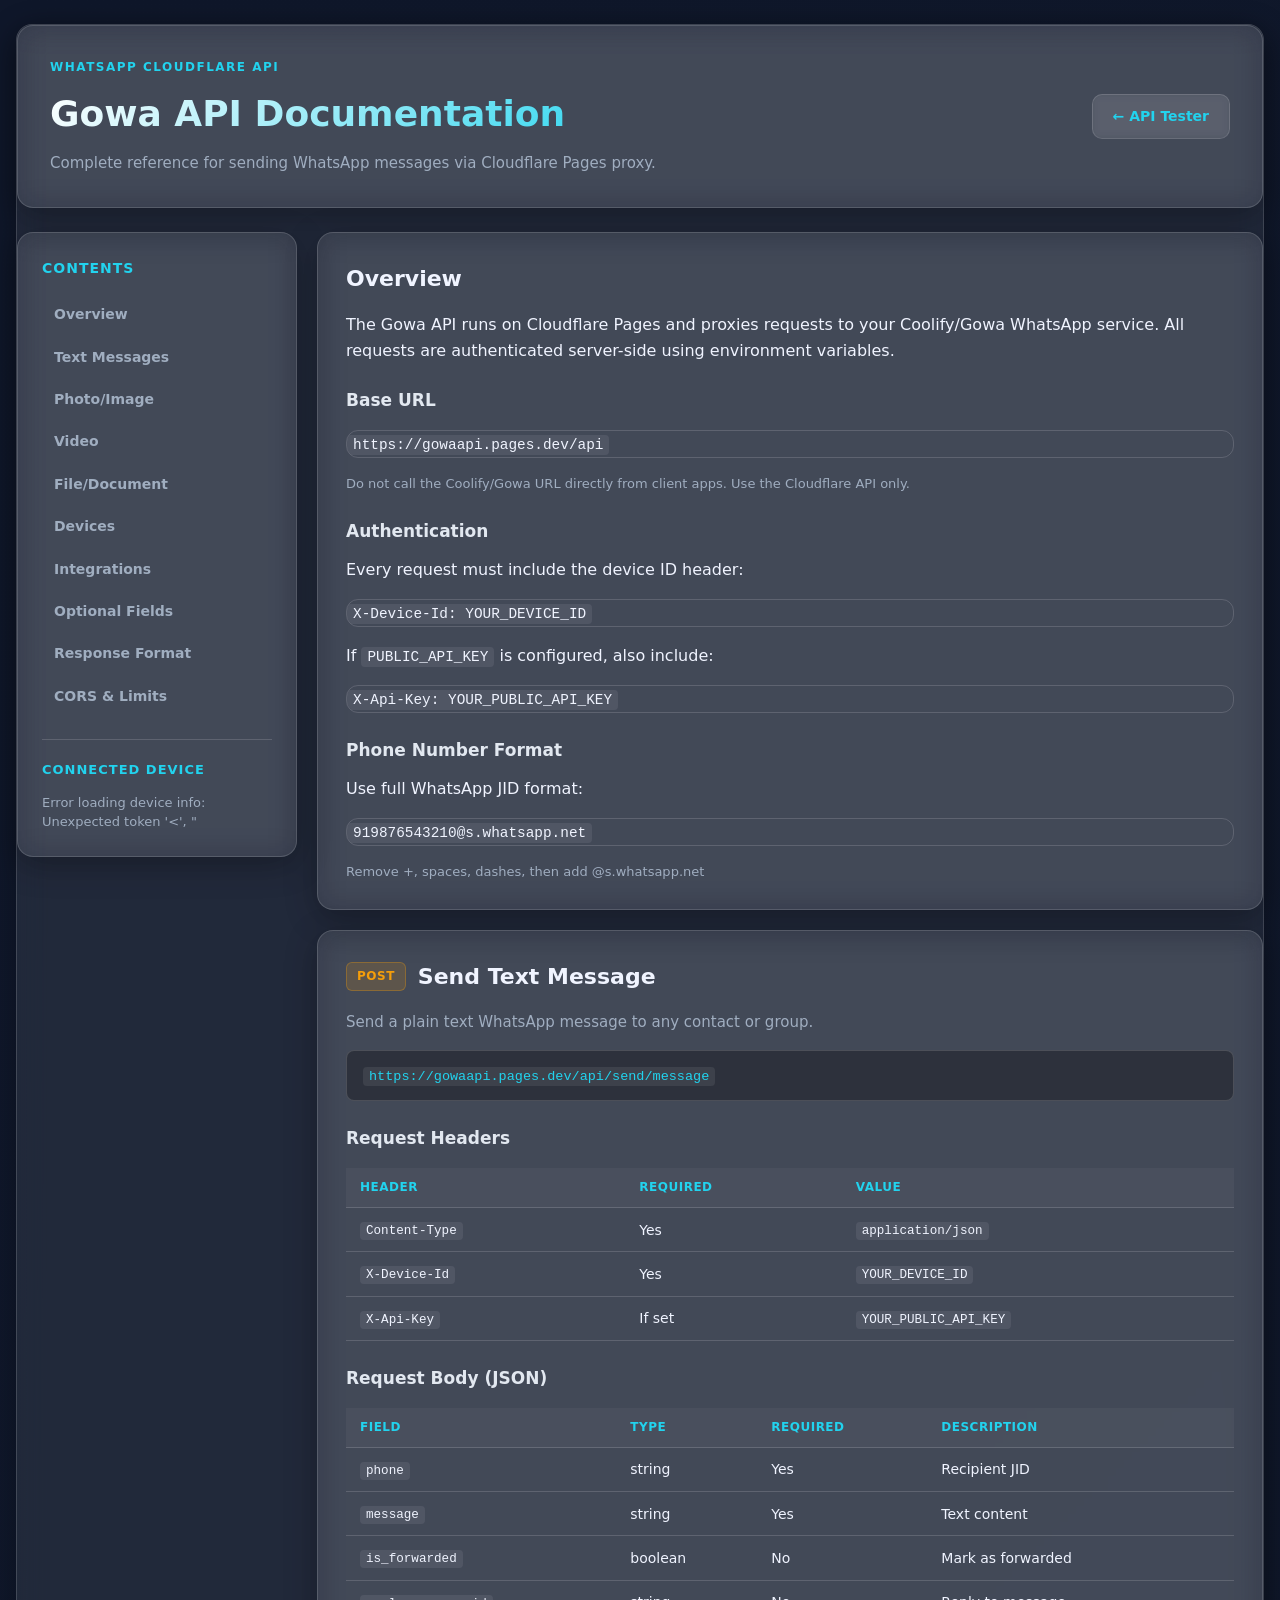
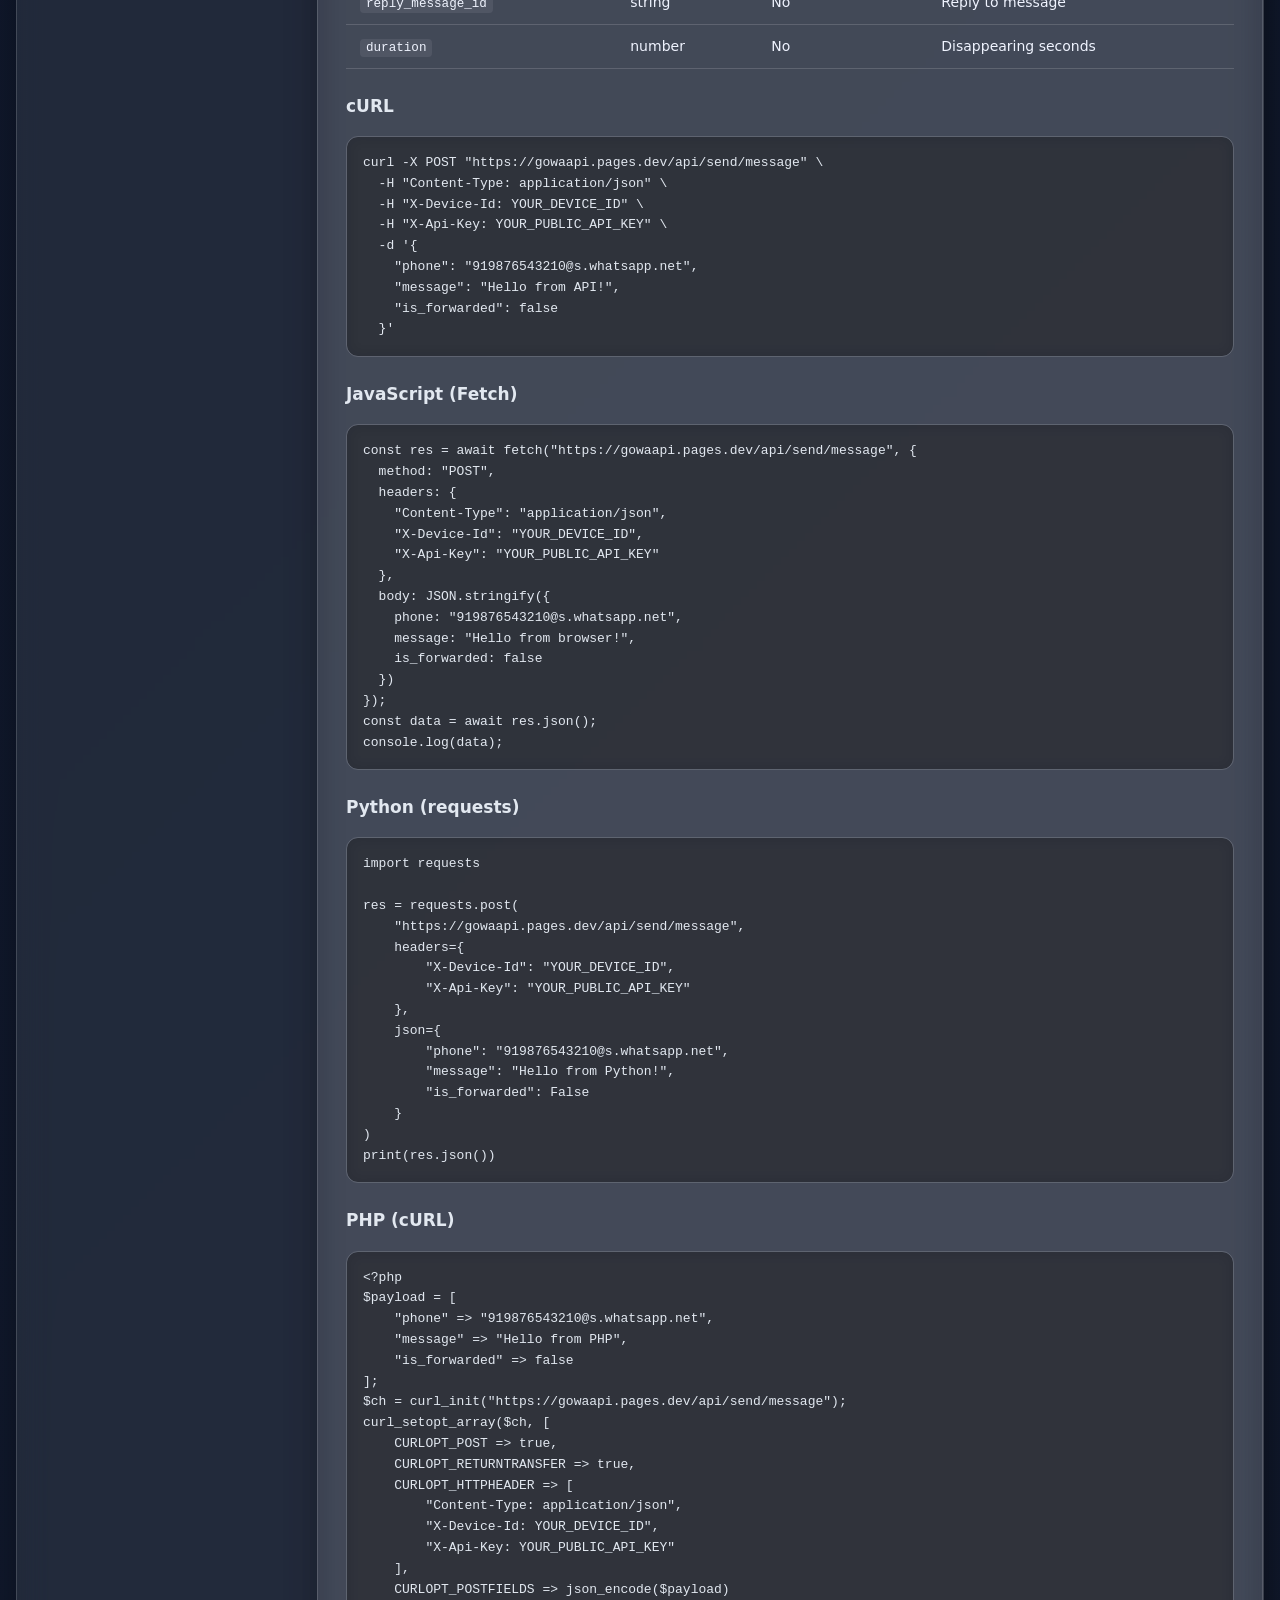
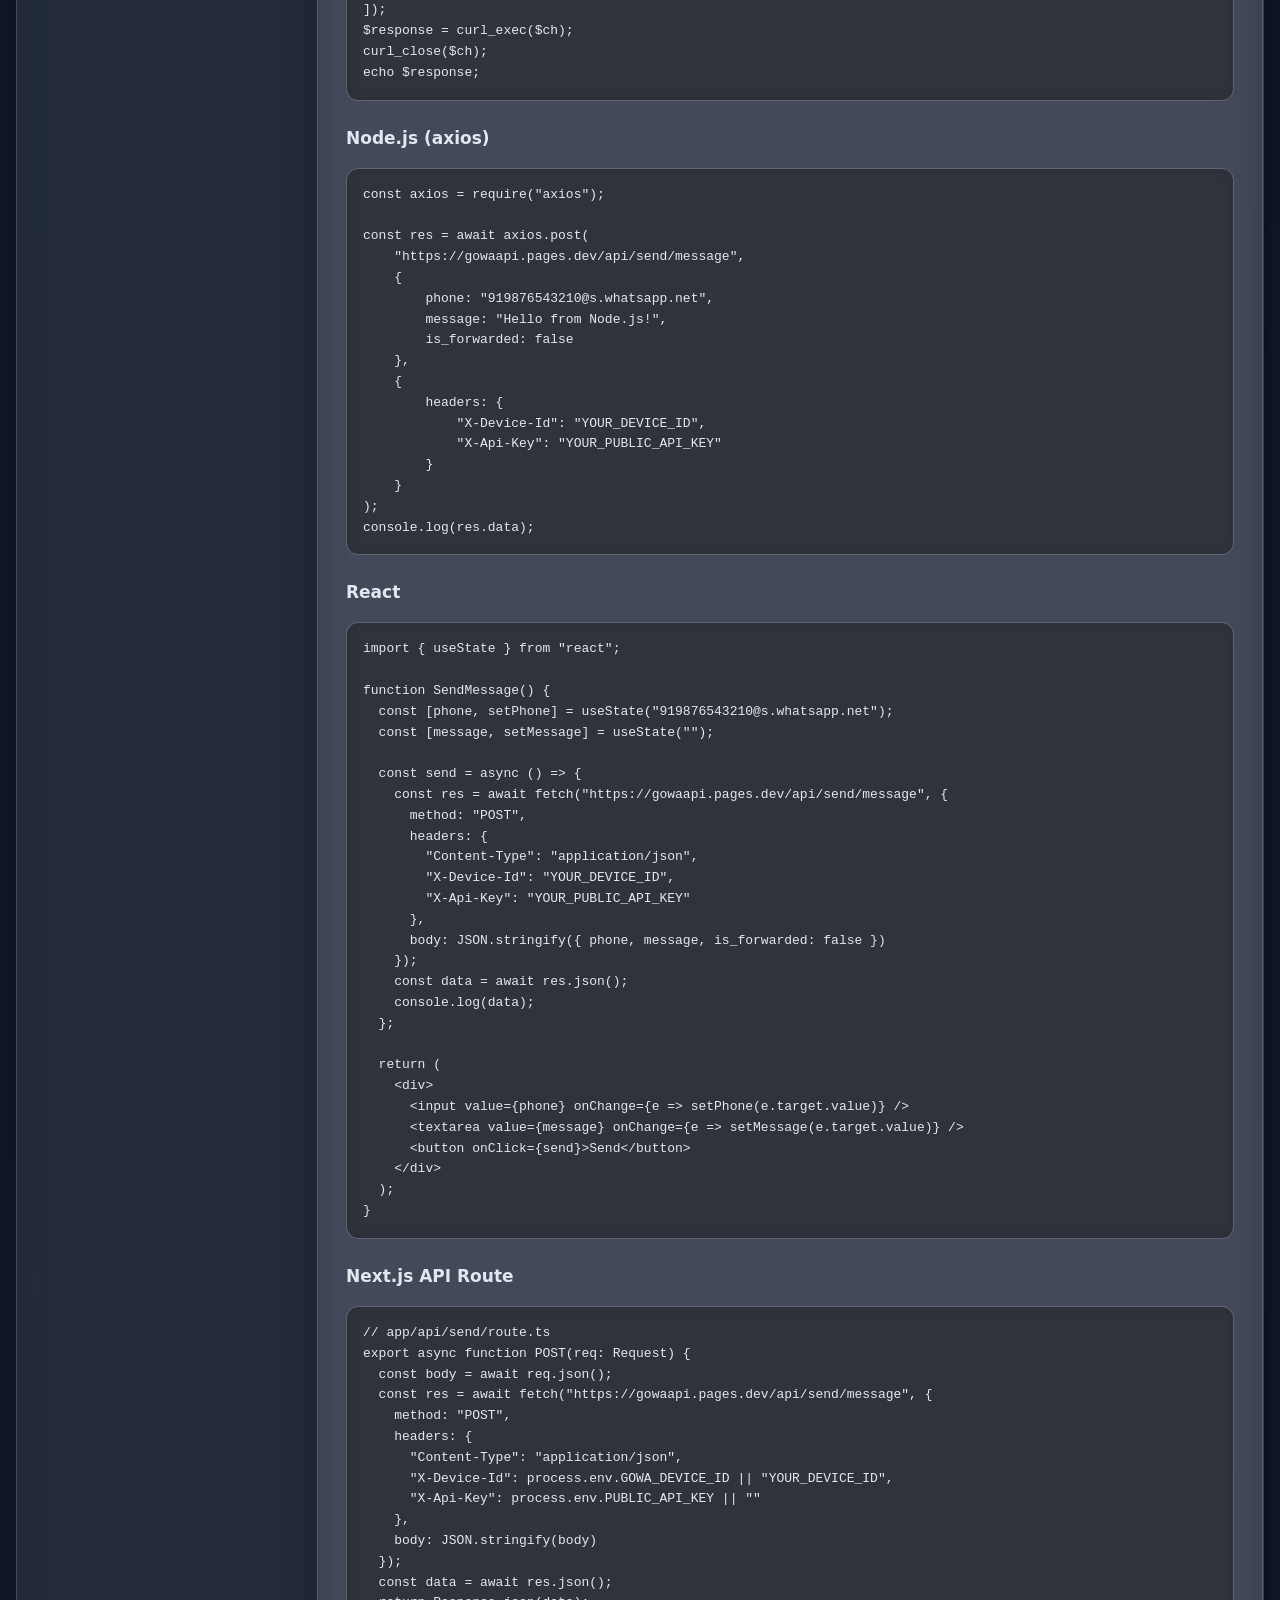
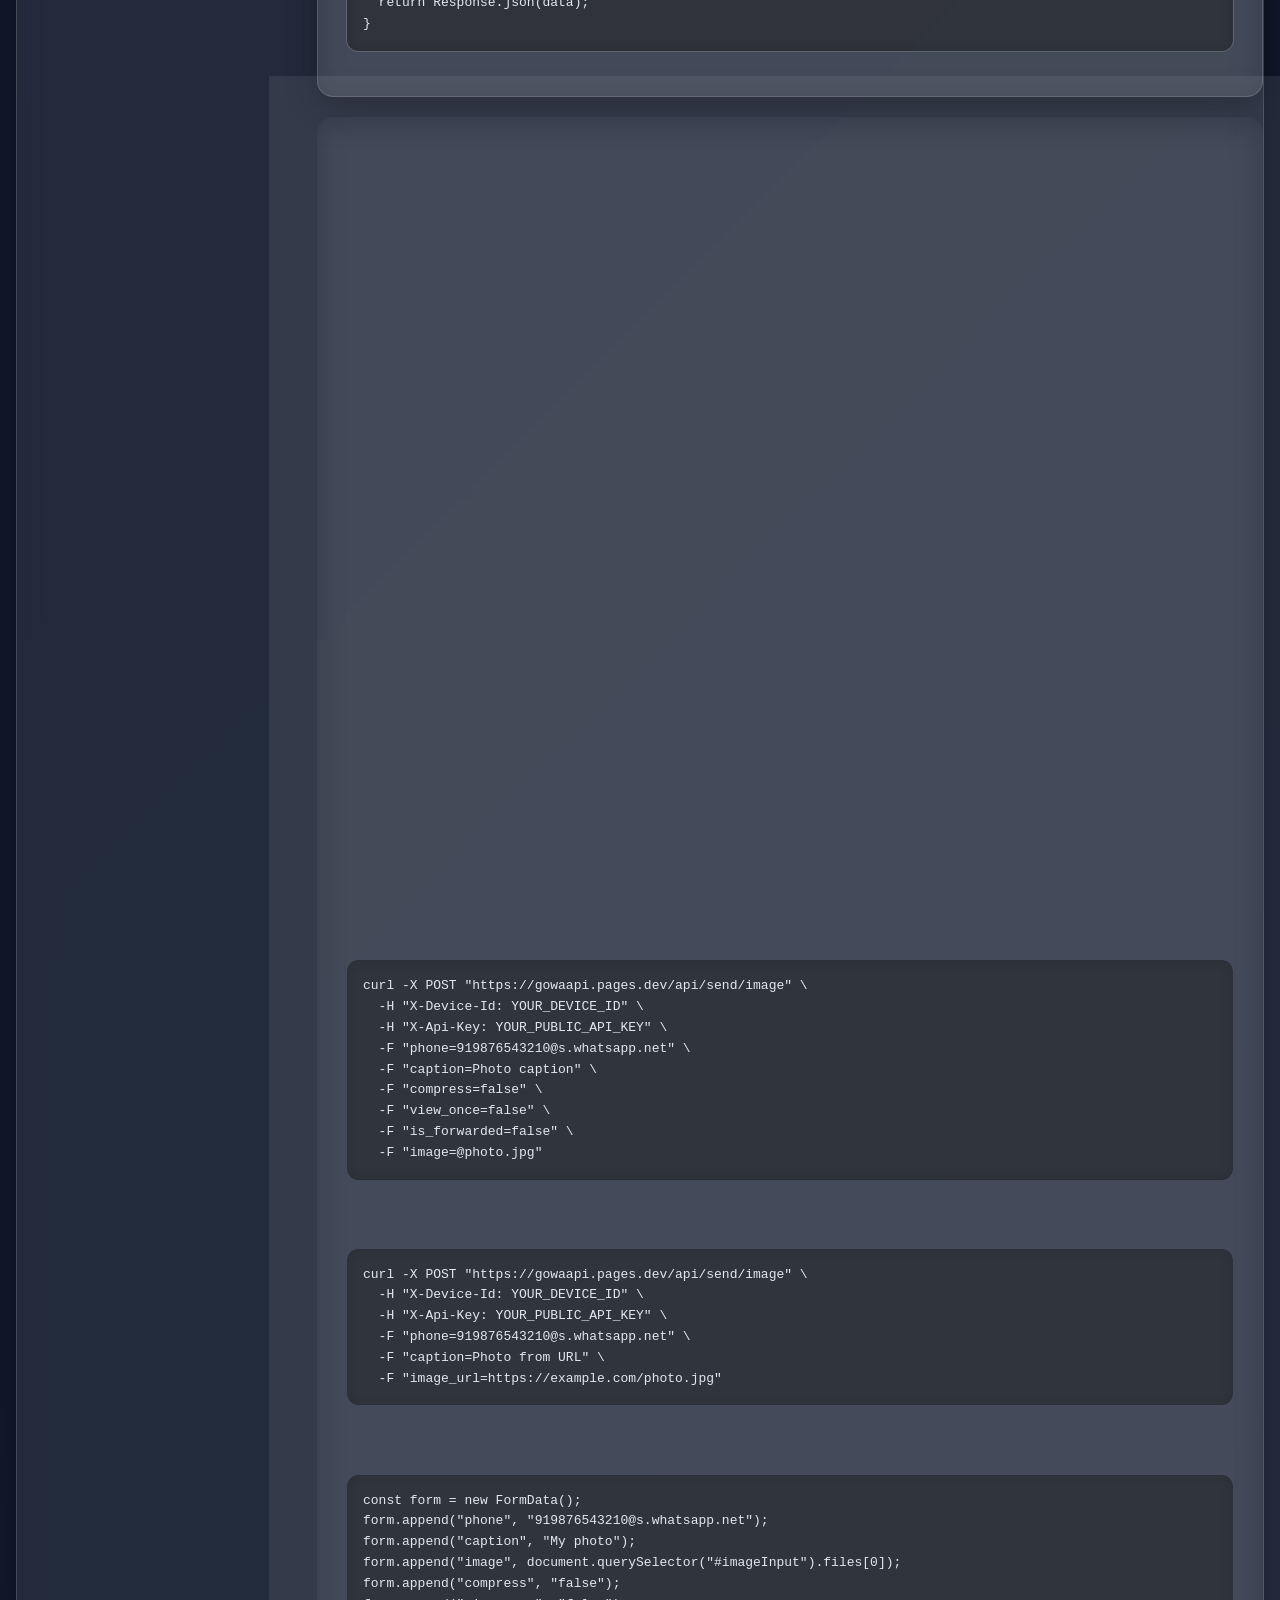
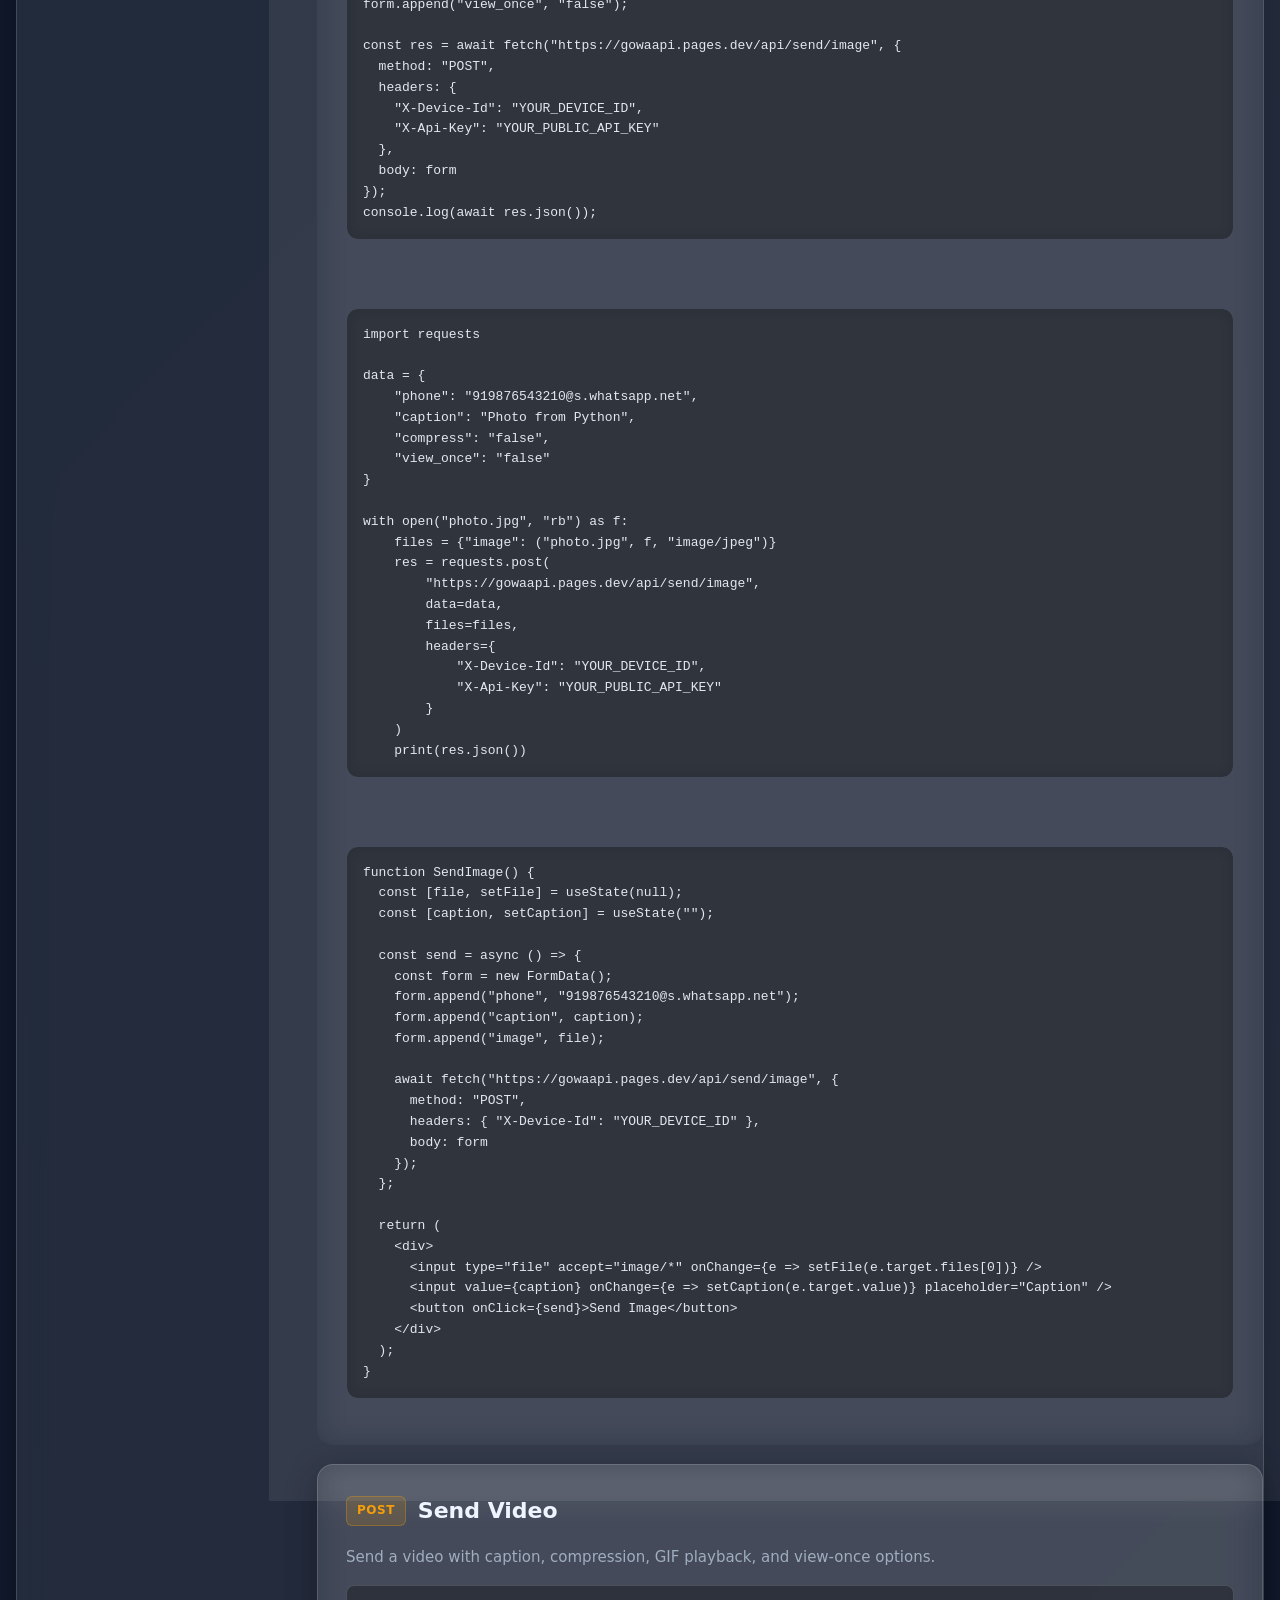
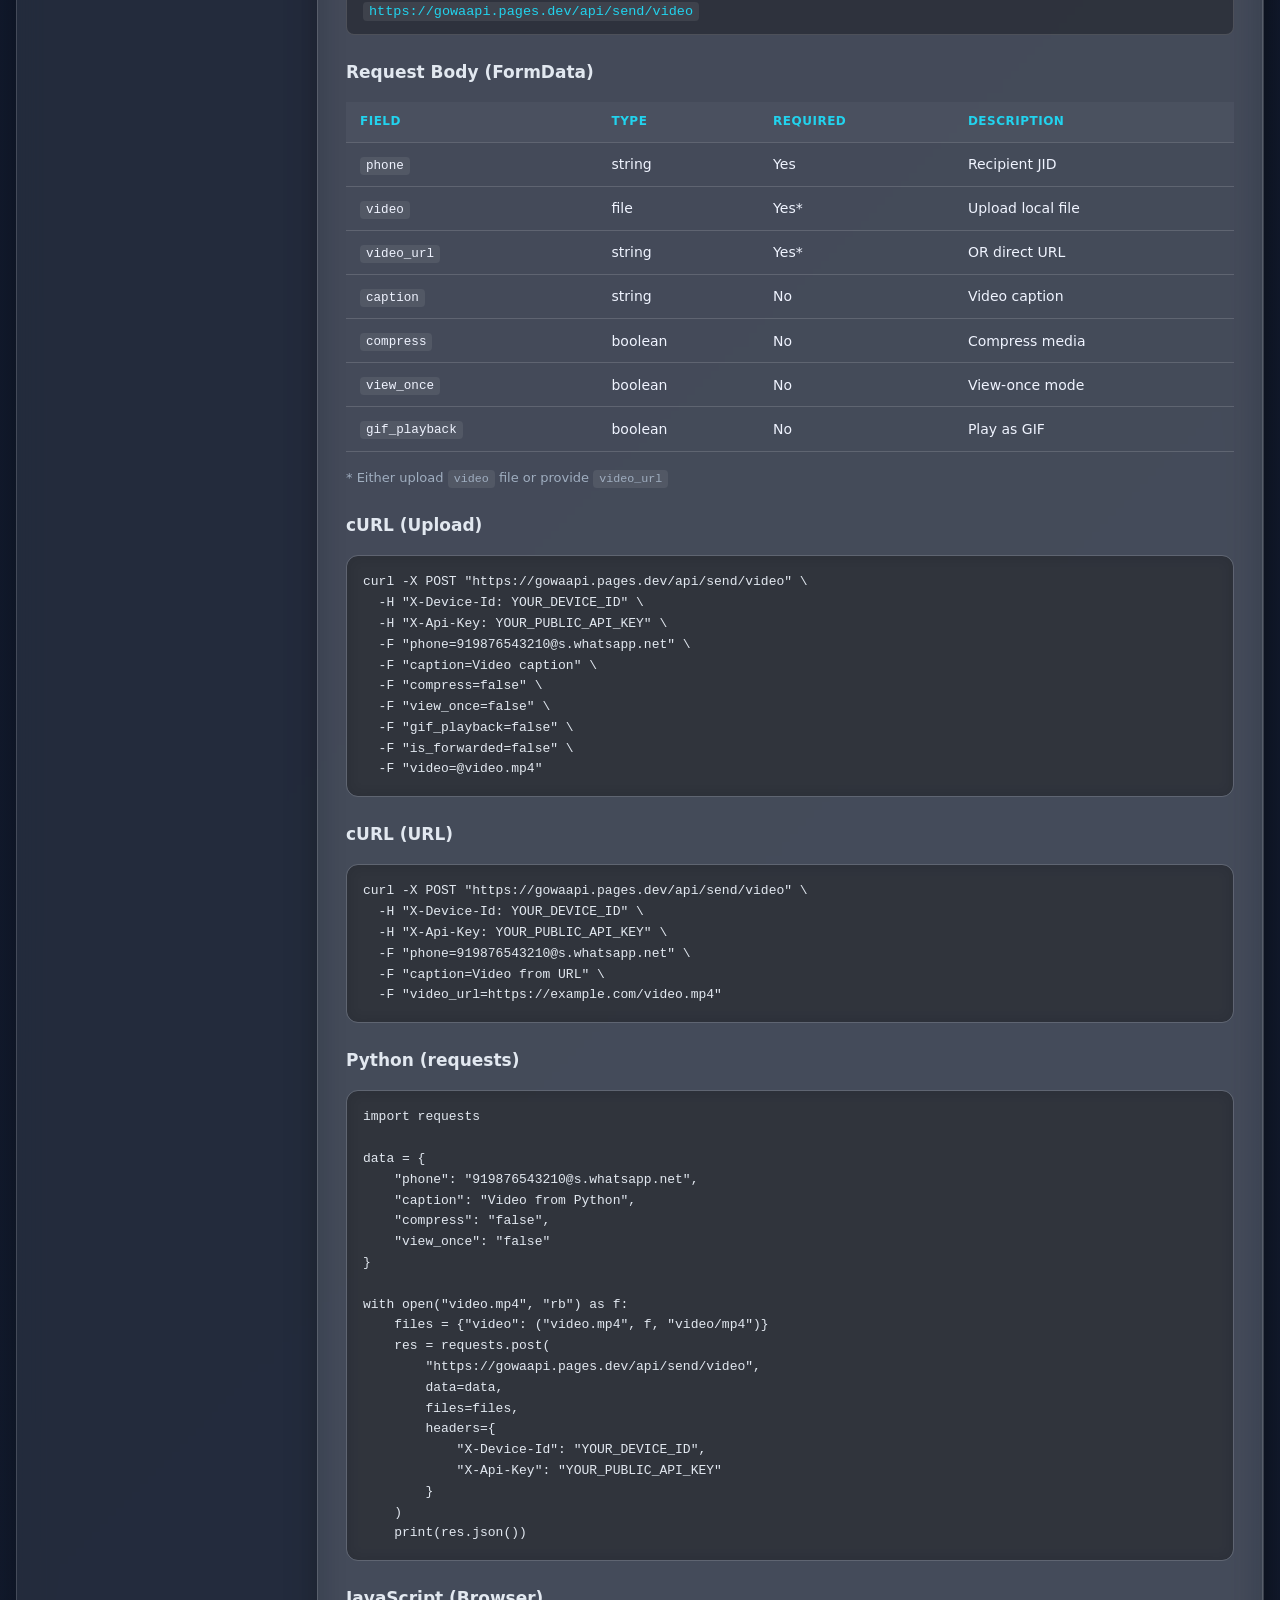
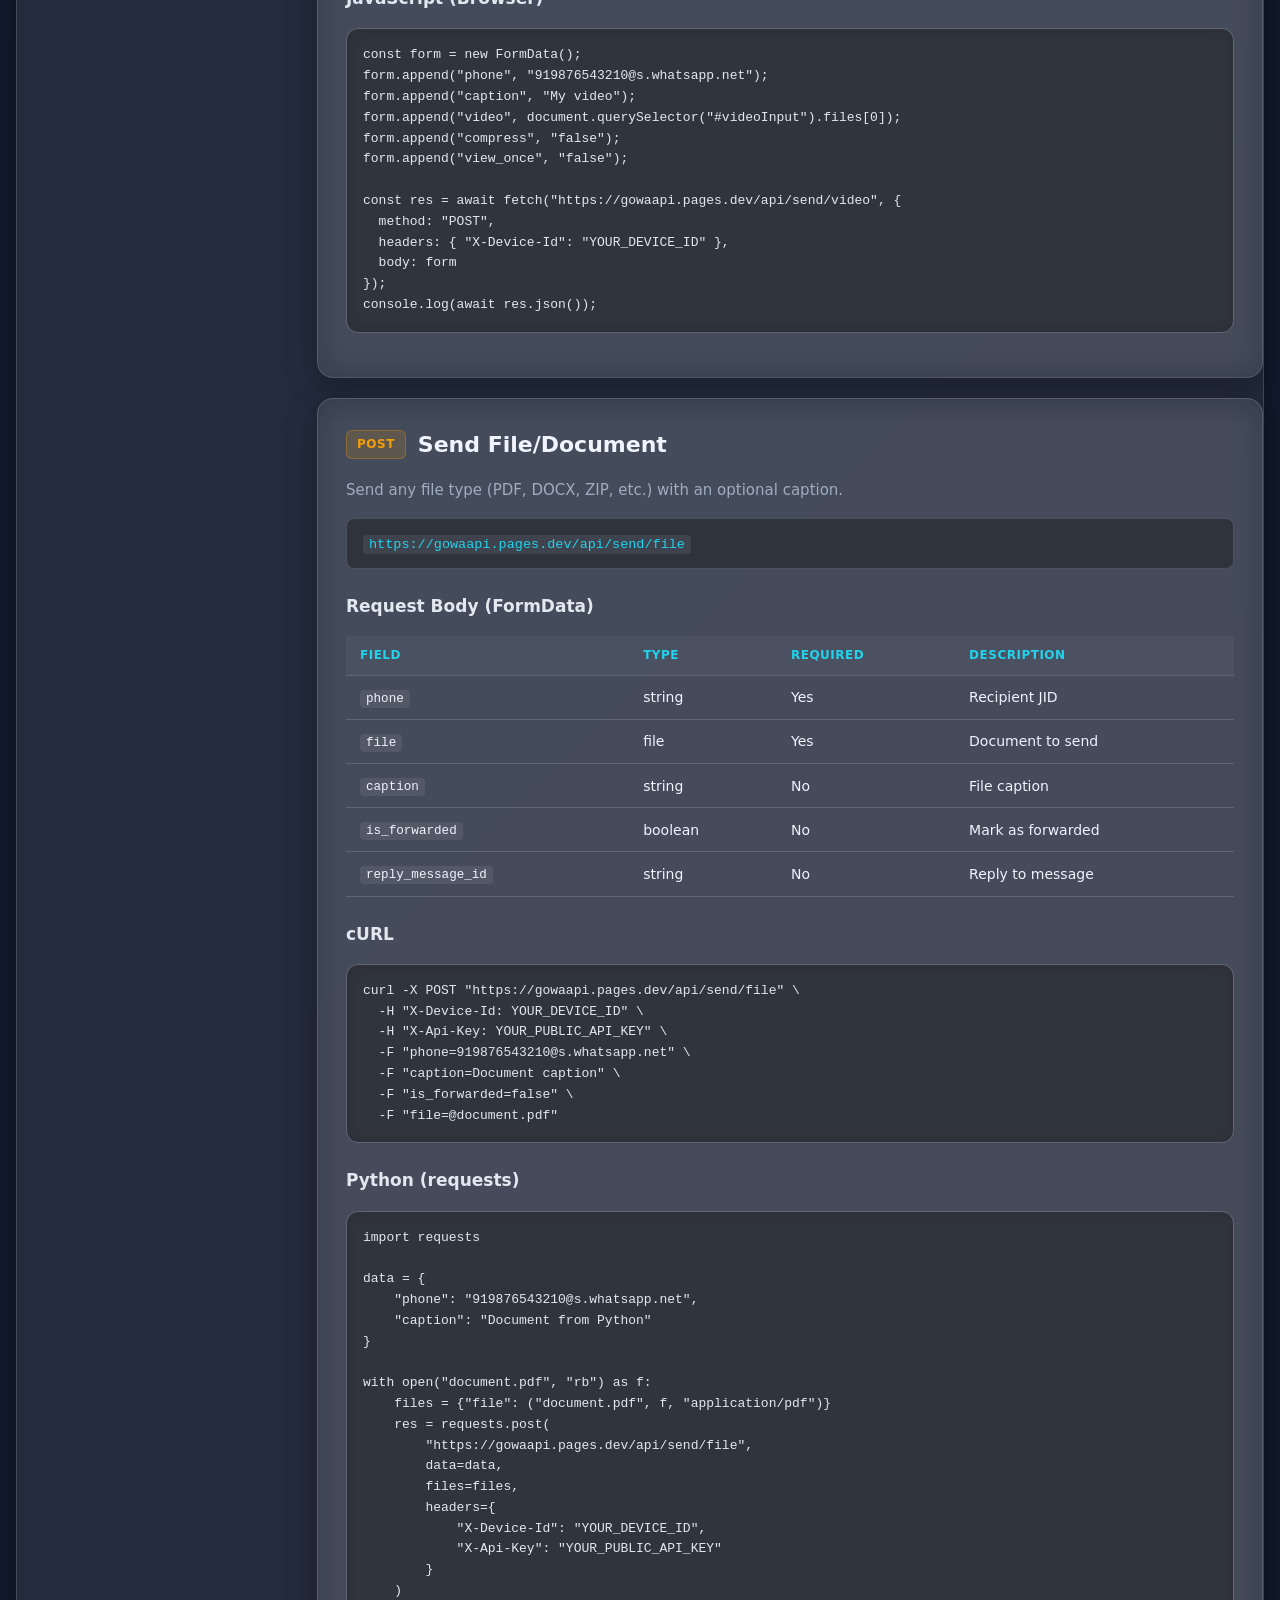
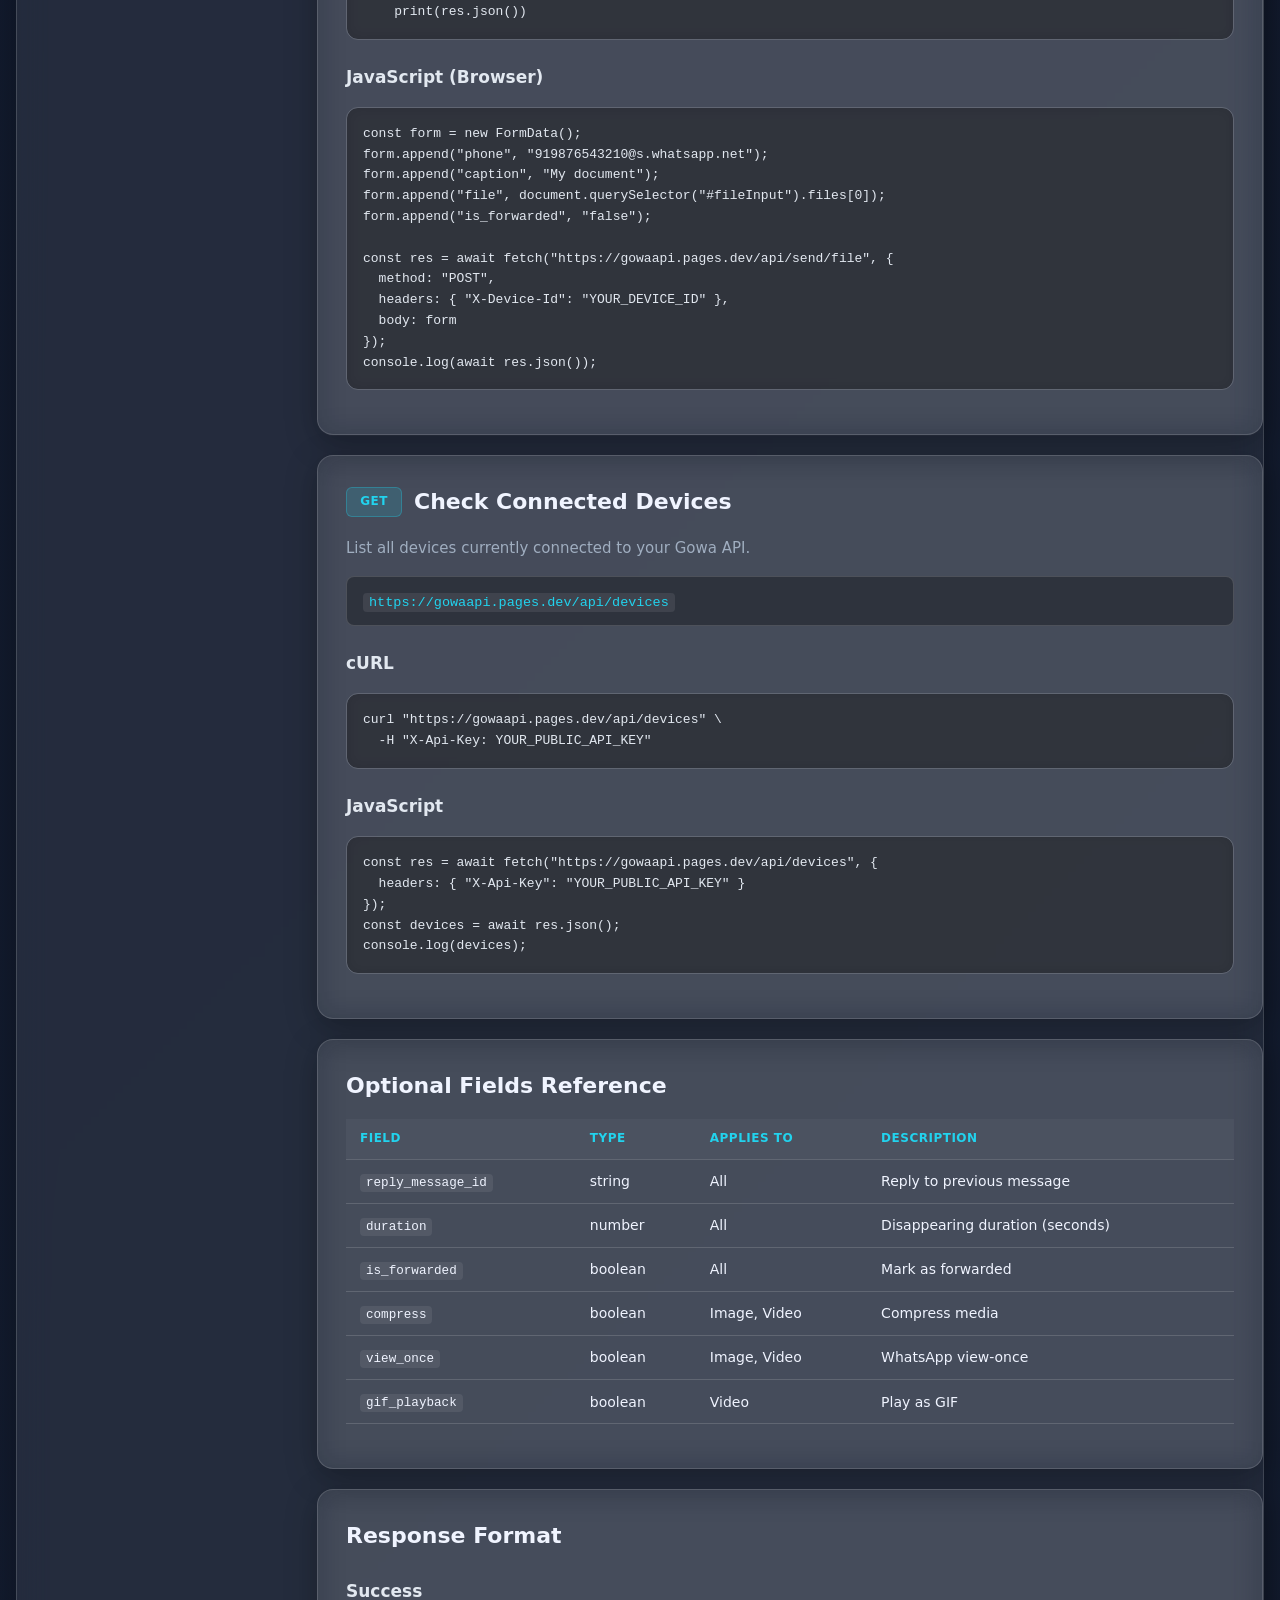
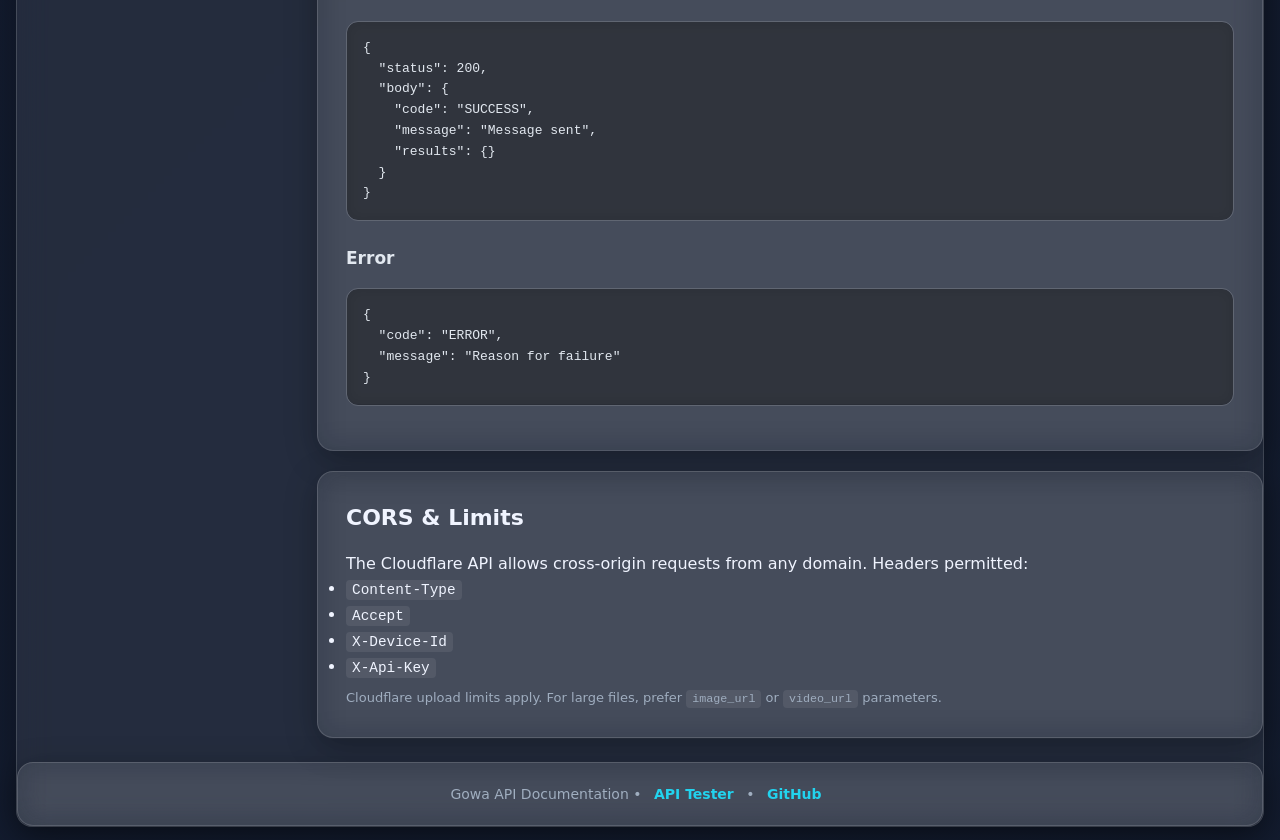
==== commit 2ffdbc3e: "chore: sanitize secrets, replace placeholders" ====
--- a/api-docs.html
+++ b/api-docs.html
@@ -52,7 +52,7 @@
           <h3>Authentication</h3>
           <p>Every request must include the device ID header:</p>
           <div class="code-block">
-            <code>X-Device-Id: official bharath</code>
+            <code>X-Device-Id: YOUR_DEVICE_ID</code>
           </div>
           <p>If <code>PUBLIC_API_KEY</code> is configured, also include:</p>
           <div class="code-block">
@@ -79,7 +79,7 @@
           <table class="param-table">
             <tr><th>Header</th><th>Required</th><th>Value</th></tr>
             <tr><td><code>Content-Type</code></td><td>Yes</td><td><code>application/json</code></td></tr>
-            <tr><td><code>X-Device-Id</code></td><td>Yes</td><td><code>official bharath</code></td></tr>
+            <tr><td><code>X-Device-Id</code></td><td>Yes</td><td><code>YOUR_DEVICE_ID</code></td></tr>
             <tr><td><code>X-Api-Key</code></td><td>If set</td><td><code>YOUR_PUBLIC_API_KEY</code></td></tr>
           </table>
 
@@ -96,7 +96,7 @@
           <h3>cURL</h3>
           <div class="code-block"><pre>curl -X POST "https://gowaapi.pages.dev/api/send/message" \
   -H "Content-Type: application/json" \
-  -H "X-Device-Id: official bharath" \
+  -H "X-Device-Id: YOUR_DEVICE_ID" \
   -H "X-Api-Key: YOUR_PUBLIC_API_KEY" \
   -d '{
     "phone": "919876543210@s.whatsapp.net",
@@ -109,7 +109,7 @@
   method: "POST",
   headers: {
     "Content-Type": "application/json",
-    "X-Device-Id": "official bharath",
+    "X-Device-Id": "YOUR_DEVICE_ID",
     "X-Api-Key": "YOUR_PUBLIC_API_KEY"
   },
   body: JSON.stringify({
@@ -127,7 +127,7 @@
 res = requests.post(
     "https://gowaapi.pages.dev/api/send/message",
     headers={
-        "X-Device-Id": "official bharath",
+        "X-Device-Id": "YOUR_DEVICE_ID",
         "X-Api-Key": "YOUR_PUBLIC_API_KEY"
     },
     json={
@@ -151,7 +151,7 @@
     CURLOPT_RETURNTRANSFER => true,
     CURLOPT_HTTPHEADER => [
         "Content-Type: application/json",
-        "X-Device-Id: official bharath",
+        "X-Device-Id: YOUR_DEVICE_ID",
         "X-Api-Key: YOUR_PUBLIC_API_KEY"
     ],
     CURLOPT_POSTFIELDS => json_encode($payload)
@@ -172,7 +172,7 @@
     },
     {
         headers: {
-            "X-Device-Id": "official bharath",
+            "X-Device-Id": "YOUR_DEVICE_ID",
             "X-Api-Key": "YOUR_PUBLIC_API_KEY"
         }
     }
@@ -191,7 +191,7 @@
       method: "POST",
       headers: {
         "Content-Type": "application/json",
-        "X-Device-Id": "official bharath",
+        "X-Device-Id": "YOUR_DEVICE_ID",
         "X-Api-Key": "YOUR_PUBLIC_API_KEY"
       },
       body: JSON.stringify({ phone, message, is_forwarded: false })
@@ -217,7 +217,7 @@
     method: "POST",
     headers: {
       "Content-Type": "application/json",
-      "X-Device-Id": process.env.GOWA_DEVICE_ID || "official bharath",
+      "X-Device-Id": process.env.GOWA_DEVICE_ID || "YOUR_DEVICE_ID",
       "X-Api-Key": process.env.PUBLIC_API_KEY || ""
     },
     body: JSON.stringify(body)
@@ -238,7 +238,7 @@
           <h3>Request Headers</h3>
           <table class="param-table">
             <tr><th>Header</th><th>Required</th><th>Value</th></tr>
-            <tr><td><code>X-Device-Id</code></td><td>Yes</td><td><code>official bharath</code></td></tr>
+            <tr><td><code>X-Device-Id</code></td><td>Yes</td><td><code>YOUR_DEVICE_ID</code></td></tr>
             <tr><td><code>X-Api-Key</code></td><td>If set</td><td><code>YOUR_PUBLIC_API_KEY</code></td></tr>
           </table>
 
@@ -256,7 +256,7 @@
 
           <h3>cURL (Upload)</h3>
           <div class="code-block"><pre>curl -X POST "https://gowaapi.pages.dev/api/send/image" \
-  -H "X-Device-Id: official bharath" \
+  -H "X-Device-Id: YOUR_DEVICE_ID" \
   -H "X-Api-Key: YOUR_PUBLIC_API_KEY" \
   -F "phone=919876543210@s.whatsapp.net" \
   -F "caption=Photo caption" \
@@ -267,7 +267,7 @@
 
           <h3>cURL (URL)</h3>
           <div class="code-block"><pre>curl -X POST "https://gowaapi.pages.dev/api/send/image" \
-  -H "X-Device-Id: official bharath" \
+  -H "X-Device-Id: YOUR_DEVICE_ID" \
   -H "X-Api-Key: YOUR_PUBLIC_API_KEY" \
   -F "phone=919876543210@s.whatsapp.net" \
   -F "caption=Photo from URL" \
@@ -284,7 +284,7 @@
 const res = await fetch("https://gowaapi.pages.dev/api/send/image", {
   method: "POST",
   headers: {
-    "X-Device-Id": "official bharath",
+    "X-Device-Id": "YOUR_DEVICE_ID",
     "X-Api-Key": "YOUR_PUBLIC_API_KEY"
   },
   body: form
@@ -308,7 +308,7 @@
         data=data,
         files=files,
         headers={
-            "X-Device-Id": "official bharath",
+            "X-Device-Id": "YOUR_DEVICE_ID",
             "X-Api-Key": "YOUR_PUBLIC_API_KEY"
         }
     )
@@ -327,7 +327,7 @@
 
     await fetch("https://gowaapi.pages.dev/api/send/image", {
       method: "POST",
-      headers: { "X-Device-Id": "official bharath" },
+      headers: { "X-Device-Id": "YOUR_DEVICE_ID" },
       body: form
     });
   };
@@ -365,7 +365,7 @@
 
           <h3>cURL (Upload)</h3>
           <div class="code-block"><pre>curl -X POST "https://gowaapi.pages.dev/api/send/video" \
-  -H "X-Device-Id: official bharath" \
+  -H "X-Device-Id: YOUR_DEVICE_ID" \
   -H "X-Api-Key: YOUR_PUBLIC_API_KEY" \
   -F "phone=919876543210@s.whatsapp.net" \
   -F "caption=Video caption" \
@@ -377,7 +377,7 @@
 
           <h3>cURL (URL)</h3>
           <div class="code-block"><pre>curl -X POST "https://gowaapi.pages.dev/api/send/video" \
-  -H "X-Device-Id: official bharath" \
+  -H "X-Device-Id: YOUR_DEVICE_ID" \
   -H "X-Api-Key: YOUR_PUBLIC_API_KEY" \
   -F "phone=919876543210@s.whatsapp.net" \
   -F "caption=Video from URL" \
@@ -400,7 +400,7 @@
         data=data,
         files=files,
         headers={
-            "X-Device-Id": "official bharath",
+            "X-Device-Id": "YOUR_DEVICE_ID",
             "X-Api-Key": "YOUR_PUBLIC_API_KEY"
         }
     )
@@ -416,7 +416,7 @@
 
 const res = await fetch("https://gowaapi.pages.dev/api/send/video", {
   method: "POST",
-  headers: { "X-Device-Id": "official bharath" },
+  headers: { "X-Device-Id": "YOUR_DEVICE_ID" },
   body: form
 });
 console.log(await res.json());</pre></div>
@@ -442,7 +442,7 @@
 
           <h3>cURL</h3>
           <div class="code-block"><pre>curl -X POST "https://gowaapi.pages.dev/api/send/file" \
-  -H "X-Device-Id: official bharath" \
+  -H "X-Device-Id: YOUR_DEVICE_ID" \
   -H "X-Api-Key: YOUR_PUBLIC_API_KEY" \
   -F "phone=919876543210@s.whatsapp.net" \
   -F "caption=Document caption" \
@@ -464,7 +464,7 @@
         data=data,
         files=files,
         headers={
-            "X-Device-Id": "official bharath",
+            "X-Device-Id": "YOUR_DEVICE_ID",
             "X-Api-Key": "YOUR_PUBLIC_API_KEY"
         }
     )
@@ -479,7 +479,7 @@
 
 const res = await fetch("https://gowaapi.pages.dev/api/send/file", {
   method: "POST",
-  headers: { "X-Device-Id": "official bharath" },
+  headers: { "X-Device-Id": "YOUR_DEVICE_ID" },
   body: form
 });
 console.log(await res.json());</pre></div>
@@ -591,3 +591,4 @@
   </script>
 </body>
 </html>
+
